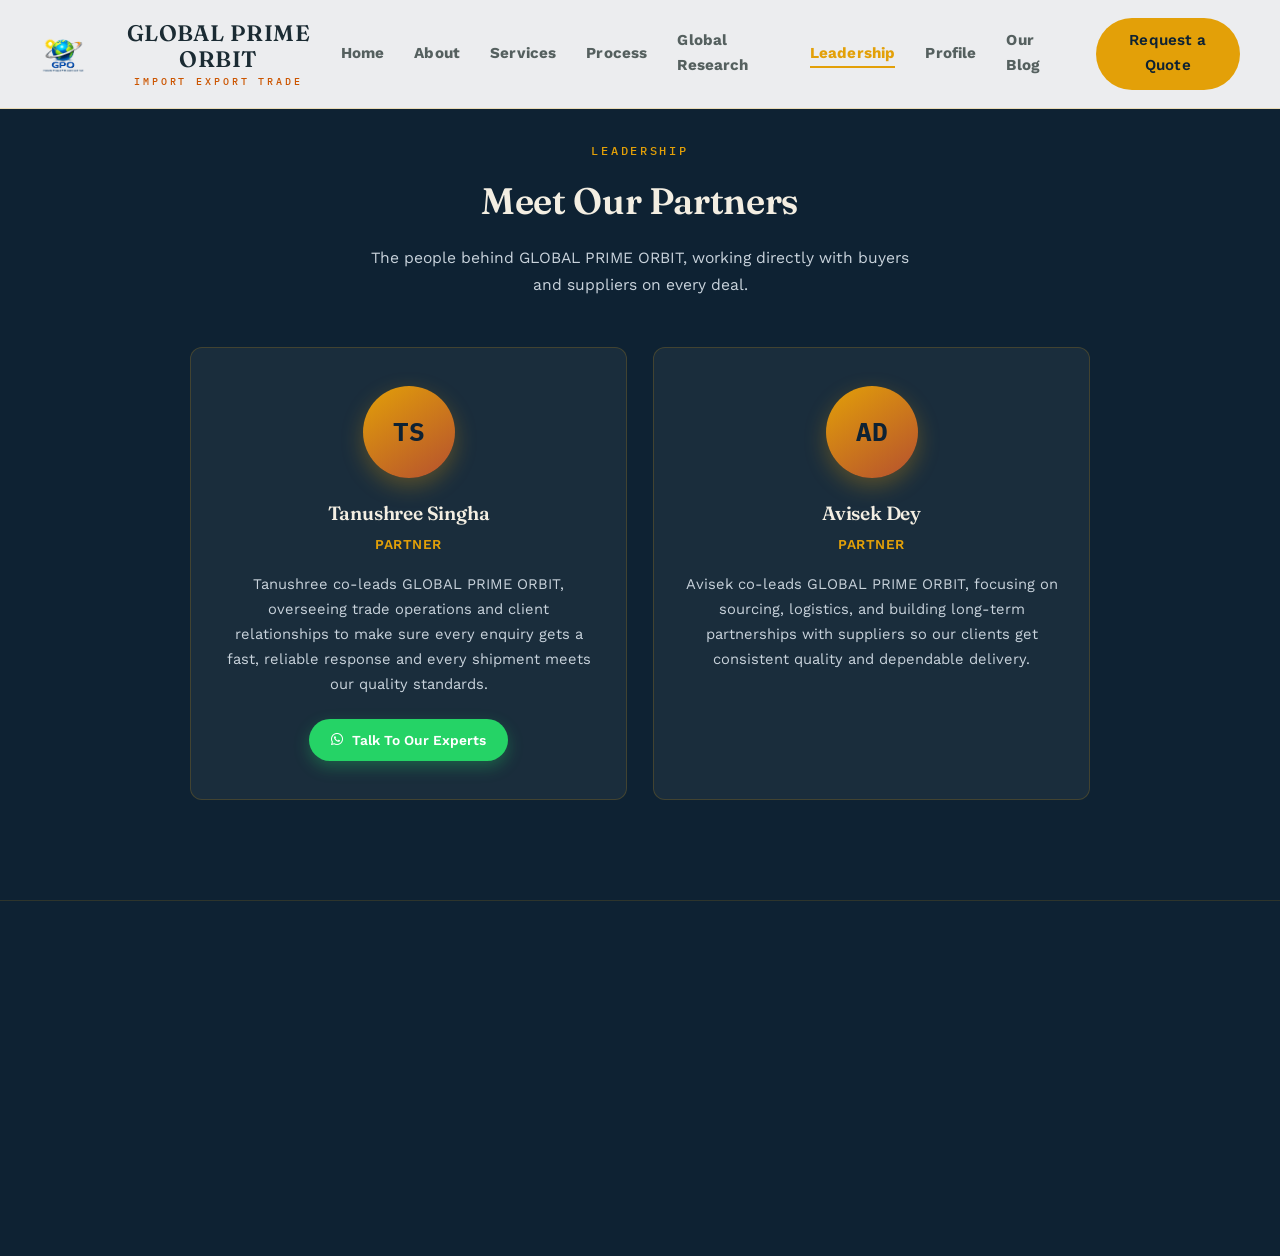
==== leadership.html @ 1cc91bcc "6 files updated" ====
<!DOCTYPE html>
<html lang="en">
<head>
  <meta charset="UTF-8">
  <meta name="viewport" content="width=device-width, initial-scale=1.0">
  <meta name="color-scheme" content="dark">
  <title>Leadership | GLOBAL PRIME ORBIT</title>
  <meta name="description" content="Meet the leadership of GLOBAL PRIME ORBIT, a B2B import-export and wholesale trading company based in Asansol, West Bengal, India.">
  <meta name="robots" content="index, follow">
  <link href="https://fonts.googleapis.com/css2?family=Fraunces:ital,opsz,wght@0,9..144,400;0,9..144,500;0,9..144,600;0,9..144,700;1,9..144,500&family=Work+Sans:wght@400;500;600;700&family=IBM+Plex+Mono:wght@400;500&display=swap" rel="stylesheet">
  <link rel="stylesheet" href="style.css">
  <link rel="stylesheet" href="https://cdnjs.cloudflare.com/ajax/libs/font-awesome/6.4.0/css/all.min.css">
</head>
<body>

  <!-- Header -->
  <header>
    <div class="logo-group">
      <a href="index.html" style="display:flex;align-items:center;gap:10px;text-decoration:none;">
        <img src="images/logo.jpeg" alt="GLOBAL PRIME ORBIT logo" class="site-logo-img" width="46" height="46" decoding="async">
        <div class="logo-text">
          <span class="logo">GLOBAL PRIME ORBIT</span>
          <span class="logo-subtitle">IMPORT EXPORT TRADE</span>
        </div>
      </a>
    </div>
    <nav>
      <button class="menu-toggle-btn" id="dotsMenuBtn" aria-label="Open menu" aria-expanded="false">
        <span class="bar"></span><span class="bar"></span><span class="bar"></span>
      </button>
      <ul id="navMenu">
        <li class="nav-close-item">
          <button class="nav-close-btn" id="navCloseBtn" aria-label="Close menu">&times;</button>
        </li>
        <li><a href="index.html#home">Home</a></li>
        <li><a href="index.html#about">About</a></li>
        <li><a href="index.html#services">Services</a></li>
        <li><a href="index.html#export-process">Process</a></li>
        <li><a href="index.html#global-presence">Global Research</a></li>
        <li><a href="leadership.html" class="active">Leadership</a></li>
        <li><a href="profile.html">Profile</a></li>
        <li><a href="index.html#blog">Our Blog</a></li>
        <li class="nav-quote-item"><a href="index.html#contact" class="nav-quote-btn">Request a Quote</a></li>
      </ul>
    </nav>
  </header>

  <main style="padding-top: 40px;">
    <section id="partners" class="reveal-up partners is-visible">
      <div class="partners-container">
        <p class="eyebrow">Leadership</p>
        <h2>Meet Our Partners</h2>
        <p class="partners-intro">The people behind GLOBAL PRIME ORBIT, working directly with buyers and suppliers on every deal.</p>
        <div class="partners-grid">
          <div class="partner-card">
            <div class="partner-avatar">TS</div>
            <h3 class="partner-name">Tanushree Singha</h3>
            <p class="partner-role">Partner</p>
            <p class="partner-bio">Tanushree co-leads GLOBAL PRIME ORBIT, overseeing trade operations and client relationships to make sure every enquiry gets a fast, reliable response and every shipment meets our quality standards.</p>
            <a href="https://wa.me/916296898578" target="_blank" class="partner-contact-btn"><i class="fab fa-whatsapp"></i> Talk To Our Experts</a>
          </div>
          <div class="partner-card">
            <div class="partner-avatar">AD</div>
            <h3 class="partner-name">Avisek Dey</h3>
            <p class="partner-role">Partner</p>
            <p class="partner-bio">Avisek co-leads GLOBAL PRIME ORBIT, focusing on sourcing, logistics, and building long-term partnerships with suppliers so our clients get consistent quality and dependable delivery.</p>
          </div>
        </div>
      </div>
    </section>
  </main>

  <!-- Footer -->
  <footer class="footer">
    <div class="footer-container">
      <div class="footer-top">
        <div class="footer-brand">
          <div class="logo-group footer-logo-group">
            <img src="images/logo.jpeg" alt="GLOBAL PRIME ORBIT logo" class="site-logo-img" width="46" height="46" loading="lazy" decoding="async">
            <div class="logo-text">
              <span class="logo">GLOBAL PRIME ORBIT</span>
              <span class="logo-subtitle">IMPORT EXPORT TRADE</span>
            </div>
          </div>
          <p class="footer-tagline">Products Worldwide with Quality &amp; Trust</p>
          <p class="footer-tagline">Flourishing with Global Trade</p>
        </div>
        <nav class="footer-nav" aria-label="Footer">
          <ul>
            <li><a href="index.html#home">Home</a></li>
            <li><a href="index.html#about">About</a></li>
            <li><a href="index.html#services">Services</a></li>
            <li><a href="index.html#export-process">Process</a></li>
            <li><a href="index.html#global-presence">Global Research</a></li>
            <li><a href="leadership.html">Leadership</a></li>
            <li><a href="profile.html">Profile</a></li>
            <li><a href="index.html#blog">Our Blog</a></li>
            <li><a href="index.html#contact" class="footer-nav-quote">Request a Quote</a></li>
          </ul>
        </nav>
      </div>
      <div class="social-icons">
        <a href="https://www.linkedin.com" target="_blank" class="social linkedin" aria-label="LinkedIn"><i class="fab fa-linkedin-in"></i></a>
        <a href="https://www.facebook.com" target="_blank" class="social facebook" aria-label="Facebook"><i class="fab fa-facebook-f"></i></a>
        <a href="https://www.instagram.com" target="_blank" class="social instagram" aria-label="Instagram"><i class="fab fa-instagram"></i></a>
        <a href="https://www.twitter.com" target="_blank" class="social twitter" aria-label="Twitter / X"><i class="fab fa-twitter"></i></a>
      </div>
      <div class="footer-legal-links">
        <a href="index.html#openPrivacyPolicy">Privacy Policy</a>
        <span class="legal-dot">•</span>
        <a href="index.html#openTerms">Terms &amp; Conditions</a>
        <span class="legal-dot">•</span>
        <a href="index.html#openCookiePolicy">Cookie Policy</a>
        <span class="legal-dot">•</span>
        <a href="mailto:globalprimeorbit09@gmail.com">globalprimeorbit09@gmail.com</a>
      </div>
      <p>© 2026 GLOBAL PRIME ORBIT. All Rights Reserved.</p>
    </div>
  </footer>

  <script>
    (function () {
      const dotsBtn = document.getElementById("dotsMenuBtn");
      const closeBtn = document.getElementById("navCloseBtn");
      const navMenu = document.getElementById("navMenu");
      function closeMenu() {
        navMenu.classList.remove("open");
        dotsBtn.setAttribute("aria-expanded", "false");
      }
      dotsBtn.addEventListener("click", (e) => {
        e.stopPropagation();
        const isOpen = navMenu.classList.toggle("open");
        dotsBtn.setAttribute("aria-expanded", String(isOpen));
      });
      closeBtn.addEventListener("click", (e) => {
        e.stopPropagation();
        closeMenu();
      });
      document.addEventListener("click", (e) => {
        if (navMenu.classList.contains("open") && !navMenu.contains(e.target) && e.target !== dotsBtn) {
          closeMenu();
        }
      });
    })();
  </script>
</body>
</html>
---- style.css ----
/* ==========================================================================
   GLOBAL PRIME ORBIT — Design Tokens
   Palette: deep-orbit ink + warm paper + spice-market saffron & rust + tea green
   Type: Fraunces (display) / Work Sans (body) / IBM Plex Mono (labels & data)
   ========================================================================== */
:root {
  color-scheme: dark;
  --ink:        #0E2233;   /* deep indigo-navy — night sky / trust */
  --ink-soft:   #16324A;
  --ink-2:      #123047;
  --paper:      #F7F2E9;   /* warm ivory — textiles, trade paper */
  --paper-dim:  #EFE7D8;
  --saffron:    #E3A008;   /* spice-market gold accent */
  --saffron-dk: #B87F06;
  --rust:       #B5502F;   /* terracotta / clay / handicraft */
  --tea:        #3D6B5C;   /* tea leaf / cardamom green */
  --text-on-ink:   #F3EEE2;
  --text-on-ink-soft: #C9D3DC;
  --text-on-paper: #1B2B33;
  --text-on-paper-soft: #55605F;

  --font-display: 'Fraunces', Georgia, serif;
  --font-body: 'Work Sans', Arial, sans-serif;
  --font-mono: 'IBM Plex Mono', 'Courier New', monospace;

  --radius-sm: 6px;
  --radius-md: 12px;
  --radius-lg: 20px;

  --shadow-sm: 0 2px 10px rgba(14,34,51,0.10);
  --shadow-md: 0 10px 30px rgba(14,34,51,0.16);
  --shadow-lift: 0 18px 40px rgba(14,34,51,0.22);

  --ease: cubic-bezier(.22,.61,.36,1);
}

@media (prefers-reduced-motion: reduce) {
  * { animation-duration: 0.001ms !important; animation-iteration-count: 1 !important; transition-duration: 0.001ms !important; scroll-behavior: auto !important; }
}

/* ===========================
   Reset & Global Styles
   =========================== */
* { margin: 0; padding: 0; box-sizing: border-box; }
html { scroll-behavior: smooth; }
/* Belt-and-suspenders: on a page this long, any one element overflowing
   its container by even a few px would let the whole page scroll
   sideways on mobile, which is far more jarring than the one element
   itself. This guarantees that can never happen, regardless of cause. */
html, body { overflow-x: hidden; max-width: 100%; }

/* Scroll-reveal: sections start slightly lower and transparent, then ease
   up into place the first time they cross into the viewport - whether
   the user scrolls there naturally or a nav-link click smooth-scrolls
   the page down to them. Runs once per section (see the JS observer). */
.reveal-up {
  opacity: 0;
  transform: translateY(28px);
  transition: opacity 0.55s var(--ease), transform 0.55s var(--ease);
  will-change: opacity, transform;
}
.reveal-up.is-visible {
  opacity: 1;
  transform: translateY(0);
}

/* Scroll reveal is driven entirely by JS (IntersectionObserver toggling
   .is-visible) for every .reveal-up section, including the hero - see the
   reveal script at the bottom of the page. An earlier version used the
   native CSS animation-timeline: view() for browsers that support it, but
   that fights with content-visibility: auto (used below for scroll
   performance on most sections): the browser skips layout for a section
   until it's near the viewport, so it can't compute the section's scroll
   progress correctly and the animation silently never plays. JS-driven
   IntersectionObserver has no such dependency on render state, so it's
   the one mechanism used everywhere - consistent across desktop and
   mobile, and across browsers. */
.hero-load {
  transition-duration: 0.7s;
}

/* ===========================
   Scroll performance
   ---------------------------
   This is a long single-page site (19 sections, ~90 images, 5 videos), so the
   browser was doing layout + paint work for every section on every scroll
   frame, even ones nowhere near the viewport - the main source of scroll lag,
   especially on phones. content-visibility: auto tells the browser to skip
   rendering work for a section until it's about to scroll into view.
   contain-intrinsic-size reserves an estimated height up front so the page
   doesn't jump/jitter as each section "turns on". The first-fold sections
   (video-slideshow, home) are excluded since they're visible immediately.
   =========================== */
#about, #stats, #services, #industries,
#export-process, #quality-assurance, #why-us, #global-presence,
#partners, #testimonials, #blog, #faq, #contact, .footer {
  content-visibility: auto;
  contain-intrinsic-size: 0 900px;
}
/* #products is intentionally left out: it holds the full-screen image
   lightbox (.modal), which is position:fixed. Layout containment from
   content-visibility would change that modal's containing block from the
   viewport to the section, breaking its full-screen positioning. */
body {
  font-family: var(--font-body);
  line-height: 1.65;
  background: var(--ink);
  color: var(--text-on-ink);
  -webkit-font-smoothing: antialiased;
}
h1, h2, h3 { font-family: var(--font-display); letter-spacing: -0.01em; }
a { color: inherit; }
:focus-visible {
  outline: 2px solid var(--saffron);
  outline-offset: 3px;
}

/* Eyebrow labels — small structural device used above every section heading */
.eyebrow {
  font-family: var(--font-mono);
  font-size: 0.78rem;
  letter-spacing: 0.22em;
  text-transform: uppercase;
  color: var(--saffron);
  margin-bottom: 10px;
  font-weight: 500;
}
.faq .eyebrow,
.about .eyebrow { color: var(--rust); }

/* ===========================
   Video Slideshow Section
   =========================== */
.video-slideshow {
  position: relative;
  width: 100%;
  height: 78vh;
  min-height: 480px;
  overflow: hidden;
  background: var(--ink);
  touch-action: pan-y; /* let vertical page scroll pass through while we read horizontal swipes for manual sliding */
  cursor: grab;
}
.video-slideshow:active { cursor: grabbing; }
.video-slides {
  position: absolute;
  inset: 0;
}
.video-slide {
  position: absolute;
  inset: 0;
  width: 100%;
  height: 100%;
  object-fit: cover;
  opacity: 0;
  transform: scale(1.04);
  transition: opacity 1.2s ease-in-out, transform 5s linear;
  z-index: 0;
}
.video-slide.active {
  opacity: 1;
  transform: scale(1);
  z-index: 1;
}
.video-slideshow-overlay {
  position: absolute;
  inset: 0;
  z-index: 2;
  background: linear-gradient(180deg, rgba(14,34,51,0.55) 0%, rgba(14,34,51,0.35) 45%, rgba(14,34,51,0.82) 100%);
}
.video-slideshow-content {
  position: absolute;
  left: 50%;
  bottom: 70px;
  transform: translateX(-50%);
  z-index: 3;
  text-align: center;
  width: 90%;
  max-width: 760px;
}
.video-slideshow-content .eyebrow { color: var(--saffron); }
.video-slideshow-content h2 {
  color: var(--text-on-ink);
  font-size: clamp(1.4rem, 3vw, 2rem);
  font-weight: 600;
  text-shadow: 0 2px 14px rgba(0,0,0,0.4);
  transition: opacity 0.4s var(--ease);
}
.video-slideshow-dots {
  position: absolute;
  bottom: 26px;
  left: 50%;
  transform: translateX(-50%);
  z-index: 3;
  display: flex;
  gap: 10px;
}
.video-dot {
  width: 28px; height: 3px;
  border-radius: 2px;
  background: rgba(247,242,233,0.35);
  border: 1px solid rgba(227,160,8,0.5);
  cursor: pointer;
  padding: 0;
  transition: background 0.25s var(--ease), transform 0.25s var(--ease);
}
.video-dot:hover { transform: scaleY(1.5); }
.video-dot.active {
  background: var(--saffron);
  transform: scaleY(1.5);
}

/* ===========================
   Header
   =========================== */
header {
  position: fixed;
  top: 0; left: 0;
  width: 100%;
  z-index: 2500;
  display: flex;
  justify-content: space-between;
  align-items: center;
  padding: 18px 40px;
  background: rgba(255,255,255,0.92);
  backdrop-filter: blur(14px);
  -webkit-backdrop-filter: blur(14px);
  border-bottom: 1px solid rgba(227,160,8,0.25);
  transition: background 0.3s var(--ease);
}
.logo-group {
  display: flex;
  align-items: center;
  gap: 12px;
}
.site-logo-img {
  width: 46px;
  height: 46px;
  object-fit: contain;
  border-radius: 8px;
  flex-shrink: 0;
}
.logo-text {
  display: flex;
  flex-direction: column;
  align-items: center;
  text-align: center;
  line-height: 1.15;
}
.logo {
  font-family: var(--font-display);
  font-size: 1.4rem;
  font-weight: 600;
  letter-spacing: 0.02em;
  color: var(--text-on-paper);
}
.logo-subtitle {
  font-family: var(--font-mono);
  font-size: 0.6rem;
  font-weight: 500;
  letter-spacing: 0.3em;
  text-transform: uppercase;
  color: #CC5500;
  margin-top: 4px;
}
header nav {
  position: relative;
}
.menu-toggle-btn {
  display: flex;
  flex-direction: column;
  align-items: center;
  justify-content: center;
  gap: 4px;
  background: transparent;
  border: 1px solid rgba(227,160,8,0.3);
  border-radius: 999px;
  padding: 12px 16px;
  cursor: pointer;
  transition: background 0.25s var(--ease), border-color 0.25s var(--ease);
}
.menu-toggle-btn:hover,
.menu-toggle-btn[aria-expanded="true"] {
  background: rgba(227,160,8,0.12);
  border-color: var(--saffron);
}
.menu-toggle-btn .bar {
  width: 18px;
  height: 2px;
  border-radius: 2px;
  background: var(--saffron);
}
header nav ul {
  list-style: none;
  position: absolute;
  top: calc(100% + 12px);
  right: 0;
  display: flex;
  flex-direction: column;
  gap: 0;
  background: rgba(255,255,255,0.98);
  backdrop-filter: blur(14px);
  -webkit-backdrop-filter: blur(14px);
  border: 1px solid rgba(227,160,8,0.25);
  border-radius: var(--radius-md);
  min-width: 220px;
  box-shadow: var(--shadow-md);
  opacity: 0;
  visibility: hidden;
  transform: translateY(-8px);
  transition: opacity 0.25s var(--ease), transform 0.25s var(--ease), visibility 0.25s;
  z-index: 2600;
}
header nav ul.open {
  opacity: 1;
  visibility: visible;
  transform: translateY(0);
}
.nav-close-item {
  display: flex;
  justify-content: flex-end;
  padding: 8px 8px 0;
}
.nav-close-btn {
  background: transparent;
  border: none;
  color: var(--text-on-paper-soft);
  line-height: 1;
  cursor: pointer;
  padding: 6px 10px;
  transition: color 0.25s var(--ease);
}
.nav-close-btn:hover { color: var(--saffron); }
header nav ul li { display: block; }
header nav ul li a {
  display: block;
  padding: 14px 22px;
  border-bottom: 1px solid rgba(227,160,8,0.1);
  text-decoration: none;
  color: var(--text-on-paper-soft);
  font-weight: 700;
  font-size: 0.95rem;
  letter-spacing: 0.01em;
  position: relative;
  transition: color 0.25s var(--ease), background 0.25s var(--ease);
}
header nav ul li:last-child a { border-bottom: none; }
header nav ul li a:hover {
  color: var(--text-on-paper);
  background: rgba(227,160,8,0.08);
}
header nav ul li a:active,
header nav ul li a:focus {
  color: var(--saffron);
}
header nav ul li a.active {
  color: var(--saffron);
  background: rgba(227,160,8,0.06);
}
.nav-quote-item { padding: 12px 16px 16px; }
.nav-quote-btn {
  display: block;
  text-align: center;
  padding: 12px 20px;
  background: var(--saffron);
  color: var(--ink) !important;
  font-weight: 600;
  border-radius: 999px;
  text-decoration: none;
  transition: transform 0.25s var(--ease), background 0.25s var(--ease);
}
.nav-quote-btn:hover {
  background: #F0AE1D;
  transform: translateY(-2px);
  color: var(--ink) !important;
}

/* Laptop / desktop: full nav row, no menu icon */
@media (min-width: 901px) {
  .menu-toggle-btn,
  .nav-close-item { display: none; }
  header nav ul {
    position: static;
    flex-direction: row;
    align-items: center;
    gap: 30px;
    background: transparent;
    backdrop-filter: none;
    -webkit-backdrop-filter: none;
    border: none;
    border-radius: 0;
    min-width: 0;
    box-shadow: none;
    opacity: 1;
    visibility: visible;
    transform: none;
  }
  header nav ul li a {
    padding: 6px 0;
    border-bottom: none;
  }
  header nav ul li a::after {
    content: "";
    display: block;
    width: 0;
    height: 2px;
    background: var(--saffron);
    transition: width 0.25s var(--ease);
  }
  header nav ul li a:hover,
  header nav ul li a.active { background: transparent; }
  header nav ul li a:hover::after,
  header nav ul li a.active::after { width: 100%; }
  .nav-quote-item { padding: 0; margin-left: 6px; }
  .nav-quote-btn { padding: 10px 24px; }
}

/* ===========================
   Home / Hero Section
   =========================== */
.home {
  min-height: 0;
  display: flex;
  justify-content: center;
  align-items: center;
  text-align: center;
  position: relative;
  padding: 130px 20px 60px;
  overflow: hidden;
  color: var(--text-on-ink);
  background-image: linear-gradient(110deg, rgba(32,50,92,1) 11.3%, rgba(9,14,26,1) 99.3%);
}
.hero-content {
  position: relative;
  z-index: 1;
  display: flex;
  flex-direction: column;
  align-items: center;
  /* .hero-content is a flex item/flex container with no width of its own,
     so it was shrinking to fit its content ("auto" width). That leaves the
     containing block for any percentage-width child undefined, and .home-
     search-wrap uses width:60%/90% - browsers resolved that inconsistently
     on mobile, which is what made the Home search bar render wider than
     the identical-looking one in Products (whose container, #productsPage,
     is a plain block div that's always a definite, full-width box). Giving
     hero-content an explicit width fixes that ambiguity for good. */
  width: 100%;
  padding: 0 20px;
}
.logo-container {
  width: 400px;
  margin: 0 auto 12px;
  overflow: hidden;
  position: relative;
  /* Reserves the logo's footprint before the video has loaded, so it
     doesn't appear as a jarring pop-in / layout jump once it does.
     Adjust this ratio if the actual logo isn't roughly square. */
  aspect-ratio: 1 / 1;
}
.logo-static-img,
.logo-video {
  width: 100%;
  height: 100%;
  object-fit: contain;
  background: transparent;
}
.logo-video {
  position: absolute;
  inset: 0;
  opacity: 0;
  transition: opacity 0.4s ease;
}
.logo-video.is-ready { opacity: 1; }
.logo-static-img.is-hidden { opacity: 0; }
.logo-static-img {
  position: relative;
  transition: opacity 0.4s ease;
}
.cosmic-title {
  font-family: var(--font-display);
  font-size: clamp(2.4rem, 5vw, 4rem);
  font-weight: 600;
  color: var(--text-on-ink);
  letter-spacing: -0.01em;
  margin-bottom: 18px;
}
.tagline {
  font-family: var(--font-body);
  font-size: 1.1rem;
  font-weight: 400;
  color: var(--text-on-ink-soft);
  font-style: normal;
  margin: 6px 0;
  max-width: 560px;
}
.cta-btn {
  display: inline-block;
  margin-top: 28px;
  padding: 15px 38px;
  background: var(--saffron);
  color: var(--ink);
  font-weight: 600;
  font-size: 0.98rem;
  letter-spacing: 0.01em;
  border-radius: 999px;
  text-decoration: none;
  transition: transform 0.25s var(--ease), box-shadow 0.25s var(--ease), background 0.25s var(--ease);
  box-shadow: 0 8px 24px rgba(227,160,8,0.28);
}
.cta-btn:hover {
  transform: translateY(-3px);
  background: #F0AE1D;
  box-shadow: 0 14px 34px rgba(227,160,8,0.4);
}

/* Home hero product search */
.home-search-wrap {
  position: relative;
  display: flex;
  align-items: center;
  gap: 12px;
  /* Matches #productSearch's sizing exactly (60%, capped at 460px) so the
     two search bars behave identically at every screen width instead of
     each having their own separate, drifting set of rules. */
  width: 60%;
  max-width: 460px;
  margin: 26px auto 0;
  padding: 13px 22px;
  border: 1px solid rgba(227,160,8,0.4);
  border-radius: 999px;
  background: rgba(247,242,233,0.06);
  transition: border-color 0.25s var(--ease), background 0.25s var(--ease);
}
.home-search-wrap:focus-within {
  border-color: var(--saffron);
  background: rgba(247,242,233,0.1);
}
.home-search-wrap i,
.home-search-wrap .home-search-icon {
  color: var(--saffron);
  font-size: 0.95rem;
  flex-shrink: 0;
}
.home-search-wrap .home-search-icon {
  width: 17px;
  height: 17px;
}
.home-search-wrap input {
  flex: 1;
  min-width: 0;
  background: transparent;
  border: none;
  outline: none;
  color: var(--text-on-ink);
  /* Belt-and-suspenders alongside the color-scheme meta tag: forces the
     actual glyph color so no browser's native/auto-dark form styling can
     silently override it, and strips OS default input chrome that could
     otherwise paint over our custom transparent background. */
  -webkit-text-fill-color: var(--text-on-ink);
  -webkit-appearance: none;
  appearance: none;
  font-family: var(--font-body);
  /* Must stay >= 16px: any smaller and iOS Safari auto-zooms the whole
     viewport on focus, which is what made the search bar look oversized
     and pushed out of the home section on mobile. */
  font-size: 16px;
}
.home-search-wrap input::placeholder {
  color: var(--text-on-ink-soft);
  opacity: 1;
}
.home-search-results {
  max-width: 460px;
  margin: 14px auto 0;
  position: relative;
  z-index: 5;
}

/* Signature element: trade-route strip — auto-scrolling marquee, right to left.
   Two identical .trade-route-set tracks sit side by side; animating the
   parent track from translateX(0) to translateX(-50%) moves exactly one
   set's width, so the loop is seamless. transform-only animation keeps this
   on the compositor thread, so it stays smooth even while the page scrolls. */
.trade-route-heading {
  font-family: var(--font-mono);
  font-size: 0.85rem;
  font-weight: 500;
  letter-spacing: 0.22em;
  text-transform: uppercase;
  color: var(--text-on-ink-soft);
  opacity: 0.85;
  margin: 0 0 20px;
}
.trade-route-marquee {
  margin-top: 40px;
  width: 100%;
  overflow: hidden;
  -webkit-mask-image: linear-gradient(90deg, transparent 0%, #000 6%, #000 94%, transparent 100%);
  mask-image: linear-gradient(90deg, transparent 0%, #000 6%, #000 94%, transparent 100%);
  contain: layout paint;
}
.trade-route-track {
  display: flex;
  width: max-content;
  will-change: transform;
  animation: trade-route-scroll 32s linear infinite;
}
.trade-route-track.marquee-paused { animation-play-state: paused; }
.trade-route-set {
  display: flex;
  align-items: center;
  gap: 22px;
  flex-shrink: 0;
  padding-right: 22px;
  font-family: var(--font-mono);
  font-size: 1.05rem;
  font-weight: 600;
  letter-spacing: 0.1em;
  text-transform: uppercase;
  color: var(--text-on-ink-soft);
  opacity: 0.85;
}
@keyframes trade-route-scroll {
  from { transform: translateX(0); }
  to { transform: translateX(-50%); }
}
.trade-route-set i {
  font-size: 0.85rem;
  color: var(--saffron);
  opacity: 0.8;
}
.route-stop {
  display: inline-flex;
  align-items: center;
  gap: 10px;
}
.flag-icon {
  width: 34px;
  height: 24px;
  object-fit: cover;
  border-radius: 3px;
  box-shadow: 0 0 0 1px rgba(227,160,8,0.35);
  flex-shrink: 0;
}
.flag-icon.flag-emoji {
  width: auto;
  height: auto;
  font-size: 1.4rem;
  line-height: 1;
  box-shadow: none;
  filter: none;
}

/* ===========================
   About Section
   =========================== */
.about {
  background: var(--paper);
  position: relative;
  padding: 100px 20px;
  text-align: center;
}
.about-container {
  position: relative;
  z-index: 1;
  max-width: 1140px;
  margin: 0 auto;
  display: flex;
  align-items: center;
  gap: 56px;
  text-align: left;
}
.about-text {
  flex: 1 1 52%;
  min-width: 0;
}
.about h2 {
  font-size: clamp(1.8rem, 3vw, 2.3rem);
  color: var(--text-on-paper);
  margin-bottom: 26px;
  font-weight: 600;
}
.about p {
  font-size: 1.08rem;
  color: var(--text-on-paper-soft);
  line-height: 1.85;
  font-weight: 400;
  margin-bottom: 16px;
}
.about p strong {
  color: var(--text-on-paper);
  font-weight: 600;
}
.about-whatsapp-btn {
  display: inline-flex;
  align-items: center;
  gap: 9px;
  margin-top: 10px;
  padding: 14px 30px;
  background: #25D366;
  color: #fff;
  font-family: var(--font-body);
  font-weight: 600;
  font-size: 0.95rem;
  border-radius: 999px;
  text-decoration: none;
  box-shadow: 0 8px 22px rgba(37,211,102,0.3);
  transition: transform 0.25s var(--ease), background 0.25s var(--ease), box-shadow 0.25s var(--ease);
}
.about-whatsapp-btn:hover {
  transform: translateY(-3px);
  background: #1EBE5A;
  box-shadow: 0 12px 28px rgba(37,211,102,0.4);
}

/* Product image mosaic */
.about-gallery {
  flex: 1 1 42%;
  min-width: 280px;
  display: grid;
  grid-template-columns: 1fr 1fr;
  grid-template-rows: 150px 150px 150px;
  gap: 14px;
}
.about-gallery-img {
  width: 100%;
  height: 100%;
  object-fit: cover;
  border-radius: var(--radius-md);
  box-shadow: var(--shadow-sm);
}
.about-gallery-img-1 { grid-column: 1 / 2; grid-row: 1 / 3; }
.about-gallery-img-2 { grid-column: 2 / 3; grid-row: 1 / 2; }
.about-gallery-img-3 { grid-column: 2 / 3; grid-row: 2 / 3; }
.about-gallery-img-4 { grid-column: 1 / 2; grid-row: 3 / 4; }
.about-gallery-img-5 { grid-column: 2 / 3; grid-row: 3 / 4; }

@media (max-width: 900px) {
  .about-container {
    flex-direction: column;
    text-align: center;
  }
  .about-text { text-align: center; }
  .about-gallery { width: 100%; max-width: 480px; }
}

/* ===========================
   Services Section
   =========================== */
.services {
  position: relative;
  margin: 0;
  padding: 100px 20px;
  text-align: center;
  overflow: hidden;
  width: 100%;
  /* Same deep navy-blue gradient used on the Home hero, so Services now
     reads as a continuation of that background instead of its own
     photo-grid treatment. */
  background-image: linear-gradient(110deg, rgba(32,50,92,1) 11.3%, rgba(9,14,26,1) 99.3%);
}
/* Old photo-grid background retired in favor of the solid navy gradient
   above; kept in the markup/CSS (just hidden) rather than deleted, in
   case it's wanted again later. */
.services-bg {
  display: none;
}
.image-grid {
  display: grid;
  grid-template-columns: repeat(4, 1fr);
  grid-template-rows: repeat(4, 200px);
  gap: 2px;
  width: 100%; height: 100%;
  filter: saturate(0.7) brightness(0.6);
}
.image-grid img {
  width: 100%;
  height: 100%;
  object-fit: cover;
}
.overlay { display: none; }
.services-container {
  position: relative;
  z-index: 2;
  max-width: 1100px;
  margin: 0 auto;
}
.services h2 {
  font-size: clamp(1.8rem, 3vw, 2.3rem);
  color: var(--text-on-ink);
  margin-bottom: 48px;
  font-weight: 600;
}
.service-grid {
  display: grid;
  grid-template-columns: repeat(auto-fit, minmax(250px, 1fr));
  gap: 22px;
}
.service-card {
  background: rgba(247,242,233,0.06);
  border: 1px solid rgba(227,160,8,0.22);
  border-radius: var(--radius-md);
  padding: 30px 26px;
  text-align: left;
  backdrop-filter: blur(6px);
  transition: transform 0.3s var(--ease), border-color 0.3s var(--ease), background 0.3s var(--ease);
}
.service-card:hover {
  transform: translateY(-6px);
  border-color: var(--saffron);
  background: rgba(247,242,233,0.1);
}
.service-card h3 {
  color: var(--text-on-ink);
  margin-bottom: 12px;
  font-weight: 600;
  font-size: 1.15rem;
}
.service-card p {
  color: var(--text-on-ink-soft);
  font-size: 0.98rem;
  line-height: 1.7;
  margin-bottom: 6px;
}

/* ===========================
   Products Section
   =========================== */
.products {
  background: var(--ink-2);
  padding: 90px 20px 60px;
  text-align: center;
}
#productsPage .products-grid {
  display: grid;
  grid-template-columns: repeat(6, 1fr);
  gap: 14px;
  max-height: calc(100vh - 230px);
  overflow: hidden;
}
#productsPage .products-card {
  background: var(--paper);
  border: 1px solid rgba(0,0,0,0.06);
  border-radius: var(--radius-md);
  padding: 20px 12px 16px;
  text-align: center;
  cursor: pointer;
  position: relative;
  overflow: hidden;
  box-shadow: var(--shadow-sm);
  transition: transform 0.25s var(--ease), box-shadow 0.25s var(--ease), border-color 0.25s var(--ease);
}
#productsPage .products-card::before {
  content: "";
  position: absolute;
  top: 0; left: 0; right: 0;
  height: 3px;
  background: linear-gradient(90deg, var(--saffron), transparent);
  transform: scaleX(0);
  transform-origin: left;
  transition: transform 0.3s var(--ease);
}
#productsPage .products-card:hover {
  transform: translateY(-5px);
  box-shadow: var(--shadow-lift);
  border-color: rgba(227,160,8,0.35);
}
#productsPage .products-card:hover::before { transform: scaleX(1); }
#productsPage .products-view {
  display: none;
  margin-top: 30px;
}
.products-gallery {
  display: grid;
  grid-template-columns: repeat(auto-fill, minmax(210px, 1fr));
  gap: 22px;
  align-items: start;
}
.product-thumb {
  position: relative;
  width: 100%;
  aspect-ratio: 1 / 1;
  border-radius: var(--radius-md);
  overflow: hidden;
  cursor: pointer;
  background: var(--ink);
  box-shadow: var(--shadow-sm);
  transition: transform 0.3s var(--ease), box-shadow 0.3s var(--ease);
}
.product-thumb:hover {
  transform: translateY(-6px);
  box-shadow: 0 16px 32px rgba(227,160,8,0.28);
}
.product-thumb img {
  width: 100%;
  height: 100%;
  object-fit: cover;
  display: block;
  transition: transform 0.5s var(--ease);
}
.product-thumb:hover img { transform: scale(1.12); }
.product-thumb-card {
  display: flex;
  flex-direction: column;
}
.product-thumb-tags {
  position: absolute;
  top: 8px;
  left: 8px;
  z-index: 3;
  display: flex;
  flex-direction: column;
  align-items: flex-start;
  gap: 5px;
}
.product-tag {
  display: inline-flex;
  align-items: center;
  gap: 4px;
  padding: 3px 9px;
  border-radius: 999px;
  font-size: 0.62rem;
  font-weight: 700;
  letter-spacing: 0.02em;
  text-transform: uppercase;
  line-height: 1.4;
  box-shadow: 0 2px 6px rgba(0,0,0,0.25);
  white-space: nowrap;
}
.product-tag-verified {
  background: #1DAA5C;
  color: #fff;
}
.product-tag-verified i { font-size: 0.6rem; }
.product-tag-export {
  background: #05131f;
  color: #fff;
  border: 1px solid rgba(255,255,255,0.15);
}
.product-health-note {
  margin: 10px 2px 0;
  padding: 10px 12px;
  background: rgba(227,160,8,0.08);
  border: 1px solid rgba(227,160,8,0.3);
  border-radius: var(--radius-sm);
  color: var(--text-on-ink-soft);
  font-size: 0.78rem;
  line-height: 1.5;
  text-align: left;
}
.product-thumb-bar {
  display: flex;
  align-items: center;
  gap: 8px;
  margin: 10px 2px 0;
}
.product-thumb-name {
  flex: 1 1 auto;
  min-width: 0;
  text-align: left;
  font-family: var(--font-body);
  font-weight: 600;
  font-size: 0.78rem;
  color: var(--text-on-ink);
  white-space: normal;
  line-height: 1.3;
  word-break: break-word;
}
.product-order-btn {
  flex: 0 0 auto;
  display: inline-flex;
  align-items: center;
  justify-content: center;
  gap: 6px;
  padding: 8px 12px;
  background: #25D366;
  color: #fff;
  border-radius: 999px;
  font-family: var(--font-body);
  font-weight: 600;
  font-size: 0.72rem;
  text-decoration: none;
  white-space: nowrap;
  box-shadow: 0 6px 16px rgba(37,211,102,0.3);
  transition: transform 0.25s var(--ease), box-shadow 0.25s var(--ease), background 0.25s var(--ease);
}
.product-order-btn:hover {
  transform: translateY(-2px);
  background: #1EBE5A;
  box-shadow: 0 10px 22px rgba(37,211,102,0.4);
}
.product-order-btn-modal {
  margin: 0 0 14px;
}
/* Same badges, placed over the larger modal image */
.product-thumb-tags-modal {
  top: 12px;
  left: 12px;
}
.product-health-note-modal {
  margin-top: 12px;
  text-align: left;
}
.product-thumb-caption {
  position: absolute;
  left: 0; right: 0; bottom: 0;
  padding: 22px 10px 10px;
  background: linear-gradient(to top, rgba(5,19,31,0.92) 0%, rgba(5,19,31,0.5) 60%, transparent 100%);
  color: #fff;
  font-weight: 600;
  font-size: 0.82rem;
  font-family: var(--font-body);
  text-align: center;
  line-height: 1.3;
}
#productsPage .back-button {
  margin-top: 24px;
  padding: 12px 26px;
  background: transparent;
  color: var(--saffron);
  font-weight: 600;
  border-radius: 999px;
  cursor: pointer;
  border: 1px solid var(--saffron);
  font-family: var(--font-body);
  transition: background 0.25s var(--ease), color 0.25s var(--ease);
}
#productsPage .back-button:hover {
  background: var(--saffron);
  color: var(--ink);
}
#productsPage .products-title {
  color: var(--text-on-paper);
  font-weight: 600;
  font-size: 1.05rem;
  margin-top: 4px;
}
#productsPage .products-heading {
  font-size: clamp(1.8rem, 3vw, 2.3rem);
  color: var(--text-on-ink);
  text-align: center;
  margin-bottom: 8px;
  font-weight: 600;
}
.eyebrow + #productsPage .products-heading { margin-top: 0; }
#productsPage .products-image {
  width: 64px;
  height: 64px;
  object-fit: contain;
  display: block;
  margin: 0 auto 12px;
  padding: 12px;
  border-radius: 50%;
  background: radial-gradient(circle, rgba(227,160,8,0.12), rgba(227,160,8,0.02) 70%);
  transition: transform 0.3s var(--ease), background 0.3s var(--ease);
}
#productsPage .products-card:hover .products-image {
  transform: scale(1.1);
  background: radial-gradient(circle, rgba(227,160,8,0.24), rgba(227,160,8,0.04) 70%);
}
#productsPage .products-inner-grid {
  display: grid;
  grid-template-columns: repeat(5, 1fr);
  gap: 16px;
  justify-items: center;
  align-items: center;
  padding: 20px 0;
  max-height: calc(100vh - 230px);
  overflow: hidden;
}
#productSearch {
  display: block;
  position: relative;
  z-index: 1;
  margin: 32px auto 20px;
  padding: 13px 22px;
  width: 60%;
  max-width: 460px;
  border: 1px solid rgba(227,160,8,0.4);
  border-radius: 999px;
  /* Must stay >= 16px: below that, iOS Safari zooms the page on focus. */
  font-size: 16px;
  font-family: var(--font-body);
  background: rgba(247,242,233,0.06);
  color: var(--text-on-ink);
  -webkit-text-fill-color: var(--text-on-ink);
  -webkit-appearance: none;
  appearance: none;
  transition: border-color 0.25s var(--ease), background 0.25s var(--ease);
}
#productSearch::placeholder { color: var(--text-on-ink-soft); opacity: 1; }
#productSearch:focus {
  outline: none;
  border-color: var(--saffron);
  background: rgba(247,242,233,0.1);
}
.search-results {
  display: none;
  flex-wrap: wrap;
  justify-content: center;
  gap: 15px;
  max-width: 900px;
  margin: 0 auto 30px;
  padding: 20px;
  background: rgba(247,242,233,0.04);
  border: 1px solid rgba(227,160,8,0.2);
  border-radius: var(--radius-md);
}
.search-results.active { display: flex; }
.search-result-item {
  display: flex;
  flex-direction: column;
  align-items: center;
  cursor: pointer;
  width: 110px;
  transition: transform 0.2s var(--ease);
}
.search-result-item:hover { transform: translateY(-4px); }
.search-result-item img {
  width: 100px;
  height: 100px;
  object-fit: cover;
  border: 1px solid rgba(227,160,8,0.4);
  border-radius: var(--radius-sm);
  margin-bottom: 8px;
  transition: transform 0.25s var(--ease), box-shadow 0.25s var(--ease);
}
.search-result-item img:hover {
  box-shadow: 0 8px 20px rgba(227,160,8,0.35);
}
.search-result-item p {
  color: var(--text-on-ink);
  font-size: 0.85rem;
  font-weight: 500;
  text-align: center;
  margin: 0;
}
.modal {
  position: fixed;
  top:0; left:0;
  width:100%; height:100%;
  background: rgba(14,34,51,0.95);
  display:flex;
  flex-direction:column;
  align-items:center;
  justify-content:center;
  z-index:2000;
}

/* Product slider: the photo shows in full (nothing cropped or covered),
   and the name/description/CTA sit in their own panel directly below it -
   so nothing about the image itself is ever hidden behind text. */
.product-slide {
  position: relative;
  display: flex;
  flex-direction: column;
  width: min(90vw, 640px);
  max-height: 82vh;
  border-radius: var(--radius-md);
  overflow: hidden;
  background: #05131f;
  box-shadow: var(--shadow-md);
}
.modal-content {
  width: 100%;
  max-height: 46vh;
  max-width: none;
  object-fit: contain;
  display: block;
  background: #05131f;
  touch-action: pan-y;
  cursor: grab;
  user-select: none;
  -webkit-user-drag: none;
  opacity: 0;
  transform: scale(1.05);
  transition: opacity 0.5s var(--ease), transform 0.5s var(--ease);
  flex-shrink: 0;
}
/* Starting offset the image transitions in from - which side depends on
   swipe/nav direction, giving next/prev a real "slide" feel instead of a
   plain crossfade. */
.modal-content.slide-from-right { transform: translateX(46px) scale(1.05); }
.modal-content.slide-from-left { transform: translateX(-46px) scale(1.05); }
.modal-content.is-shown { opacity: 1; transform: translateX(0) scale(1); }

.product-slide-info {
  padding: 20px 24px 24px;
  background: var(--ink-2);
  flex: 1 1 auto;
  min-height: 0;
  overflow-y: auto;
  opacity: 0;
  transform: translateY(18px);
  transition: opacity 0.5s var(--ease), transform 0.5s var(--ease);
}
.product-slide-info.is-shown { opacity: 1; transform: translateY(0); }
.product-slide-title {
  font-family: var(--font-display);
  font-size: 1.2rem;
  font-weight: 600;
  color: #fff;
  margin: 0 0 8px;
}
.product-slide-badges {
  display: flex;
  flex-wrap: wrap;
  gap: 6px;
  margin: 0 0 10px;
}
.product-badge {
  display: inline-flex;
  align-items: center;
  padding: 4px 11px;
  border-radius: 999px;
  font-size: 0.66rem;
  font-weight: 700;
  letter-spacing: 0.03em;
  text-transform: uppercase;
  background: rgba(227,160,8,0.18);
  color: var(--saffron);
  border: 1px solid rgba(227,160,8,0.45);
}
.modal-description {
  max-width: 520px;
  margin: 0;
  color: rgba(255,255,255,0.85);
  font-size: 0.88rem;
  line-height: 1.6;
}
.modal-whatsapp-btn {
  display: inline-flex;
  align-items: center;
  gap: 9px;
  margin-top: 14px;
  padding: 11px 26px;
  background: #25D366;
  color: #fff;
  border-radius: 999px;
  font-family: var(--font-body);
  font-weight: 600;
  font-size: 0.92rem;
  text-decoration: none;
  box-shadow: 0 6px 18px rgba(37,211,102,0.35);
  transition: transform 0.25s var(--ease), box-shadow 0.25s var(--ease), background 0.25s var(--ease);
}
.modal-whatsapp-btn i { font-size: 1.05rem; }
.modal-whatsapp-btn:hover {
  transform: translateY(-3px);
  background: #1EBE5A;
  box-shadow: 0 10px 24px rgba(37,211,102,0.45);
}
.modal-swipe-hint {
  margin: 14px 0 0;
  font-size: 0.82rem;
  letter-spacing: 0.03em;
  color: var(--text-on-ink-soft);
  opacity: 0.75;
}
.modal .close {
  position: absolute;
  top: 90px;
  right: 30px;
  font-size: 2rem;
  color: var(--text-on-ink);
  cursor: pointer;
  transition: color 0.25s var(--ease);
}
.modal .close:hover { color: var(--saffron); }

@media (max-width: 1024px) {
  #productsPage .products-grid {
    grid-template-columns: repeat(3, 1fr);
    max-height: none;
    overflow: visible;
  }
  #productsPage .products-inner-grid {
    grid-template-columns: repeat(3, 1fr);
    max-height: none;
    overflow: visible;
  }
}
@media (max-width: 600px) {
  #productsPage .products-grid {
    grid-template-columns: repeat(2, 1fr);
    max-height: none;
    overflow: visible;
  }
  #productsPage .products-inner-grid {
    grid-template-columns: repeat(2, 1fr);
    max-height: none;
    overflow: visible;
  }
  #productsPage .products-image { width: 46px; height: 46px; padding: 8px; }
  #productsPage .products-title { font-size: 0.9rem; }
  #productsPage .products-card { padding: 10px 6px; }
  .products-gallery {
    grid-template-columns: repeat(auto-fill, minmax(105px, 1fr));
    gap: 14px;
  }
  .product-thumb-caption { font-size: 0.72rem; padding: 16px 6px 8px; }
  .product-thumb-bar {
    flex-wrap: wrap;
    justify-content: center;
  }
  .product-thumb-name {
    flex: 1 1 100%;
    order: -1;
    font-size: 0.74rem;
    text-align: center;
  }
  .product-order-btn {
    flex: 1 1 0;
    padding: 7px 8px;
    font-size: 0.68rem;
  }
  #productSearch { width: 90%; }
  .home-search-wrap { width: 90%; }
  .home-search-results { max-width: 90%; }
}

/* ===========================
   FAQ Section
   =========================== */
.faq {
  background: var(--paper);
  padding: 90px 20px;
  text-align: left;
}
.faq-container {
  max-width: 820px;
  margin: 0 auto;
  text-align: center;
}
.faq h2 {
  color: var(--text-on-paper);
  margin-bottom: 40px;
  font-weight: 600;
  font-size: clamp(1.8rem, 3vw, 2.3rem);
}
.faq-item {
  background: #fff;
  border: 1px solid rgba(0,0,0,0.07);
  border-left: 3px solid var(--rust);
  border-radius: var(--radius-sm);
  margin-bottom: 16px;
  text-align: left;
  box-shadow: var(--shadow-sm);
  transition: transform 0.25s var(--ease), box-shadow 0.25s var(--ease);
  overflow: hidden;
}
.faq-item:hover {
  transform: translateX(4px);
  box-shadow: var(--shadow-md);
}
.faq-question {
  width: 100%;
  display: flex;
  align-items: center;
  justify-content: space-between;
  gap: 16px;
  background: none;
  border: none;
  padding: 22px 26px;
  margin: 0;
  cursor: pointer;
  font-family: var(--font-body);
  text-align: left;
}
.faq-question span:first-child {
  color: var(--text-on-paper);
  font-weight: 600;
  font-size: 1.02rem;
}
.faq-toggle-icon {
  flex-shrink: 0;
  display: inline-flex;
  align-items: center;
  justify-content: center;
  width: 26px;
  height: 26px;
  color: var(--saffron);
  font-size: 1.2rem;
  font-weight: 600;
  line-height: 1;
  transition: transform 0.25s var(--ease);
}
.faq-item.open .faq-toggle-icon {
  transform: rotate(45deg);
}
.faq-answer {
  display: grid;
  grid-template-rows: 0fr;
  overflow: hidden;
  transition: grid-template-rows 0.3s var(--ease);
}
.faq-answer p {
  min-height: 0;
  overflow: hidden;
  color: var(--text-on-paper-soft);
  font-weight: 400;
  line-height: 1.7;
  margin: 0;
  padding: 0 26px;
}
.faq-item.open .faq-answer {
  grid-template-rows: 1fr;
}
.faq-item.open .faq-answer p {
  padding: 0 26px 22px;
}
.faq-ask-box {
  margin-top: 32px;
  background: var(--ink);
  border-radius: var(--radius-md);
  padding: 32px 30px;
  text-align: left;
  box-shadow: var(--shadow-sm);
}
.faq-ask-box h3 {
  color: var(--text-on-ink);
  font-size: 1.15rem;
  font-weight: 600;
  margin-bottom: 6px;
  display: flex;
  align-items: center;
  gap: 10px;
}
.faq-ask-box h3 i { color: var(--saffron); }
.faq-ask-box > p {
  color: var(--text-on-ink-soft);
  font-size: 0.92rem;
  margin-bottom: 20px;
}
.faq-ask-form {
  display: flex;
  flex-direction: column;
  gap: 12px;
}
.faq-ask-form input,
.faq-ask-form textarea {
  width: 100%;
  background: rgba(247,242,233,0.06);
  border: 1px solid rgba(227,160,8,0.3);
  border-radius: var(--radius-sm);
  padding: 12px 16px;
  color: var(--text-on-ink);
  font-family: var(--font-body);
  font-size: 0.94rem;
  resize: vertical;
  transition: border-color 0.25s var(--ease), background 0.25s var(--ease);
}
.faq-ask-form input::placeholder,
.faq-ask-form textarea::placeholder { color: var(--text-on-ink-soft); }
.faq-ask-form input:focus,
.faq-ask-form textarea:focus {
  outline: none;
  border-color: var(--saffron);
  background: rgba(247,242,233,0.1);
}
.faq-ask-form button {
  align-self: flex-start;
  display: inline-flex;
  align-items: center;
  gap: 9px;
  padding: 12px 26px;
  background: #25D366;
  color: #fff;
  border: none;
  border-radius: 999px;
  font-family: var(--font-body);
  font-weight: 600;
  font-size: 0.92rem;
  cursor: pointer;
  transition: transform 0.25s var(--ease), background 0.25s var(--ease), box-shadow 0.25s var(--ease);
  box-shadow: 0 6px 18px rgba(37,211,102,0.3);
}
.faq-ask-form button:hover {
  transform: translateY(-3px);
  background: #1EBE5A;
  box-shadow: 0 10px 24px rgba(37,211,102,0.4);
}

/* ===========================
   Why Choose Us Section
   =========================== */
.why-us {
  background: var(--paper);
  color: var(--text-on-ink);
  padding: 100px 20px;
  text-align: center;
}
.why-container {
  max-width: 1100px;
  margin: 0 auto;
}
.why-us h2 {
  color: var(--ink);
  margin-bottom: 48px;
  font-weight: 600;
  font-size: clamp(1.8rem, 3vw, 2.3rem);
}
.why-us .eyebrow {
  color: var(--ink);
}
.why-grid {
  display: grid;
  grid-template-columns: repeat(auto-fit, minmax(220px, 1fr));
  gap: 20px;
}
.why-card {
  background: rgba(247,242,233,0.05);
  border: 1px solid var(--ink);
  border-radius: var(--radius-md);
  padding: 28px 22px;
  text-align: left;
  transition: transform 0.25s var(--ease), border-color 0.25s var(--ease), background 0.25s var(--ease);
}
.why-card:hover {
  transform: translateY(-6px);
  border-color: var(--saffron);
  background: rgba(247,242,233,0.09);
}
.why-card h3 {
  font-size: 1.1rem;
  font-weight: 700;
  margin-bottom: 10px;
  color: #000000;
}
.why-card p {
  color: #000000;
  font-weight: 700;
  font-size: 0.96rem;
  line-height: 1.7;
}

/* ===========================
   Company Statistics (now inline in Home section)
   =========================== */
.home-stats-container {
  margin-top: 36px;
}
.stats-container {
  max-width: 1100px;
  margin: 0 auto;
  display: grid;
  grid-template-columns: repeat(auto-fit, minmax(180px, 1fr));
  gap: 30px;
  text-align: center;
}
.stat-item {
  display: flex;
  flex-direction: column;
  gap: 6px;
}
.stat-number {
  font-family: var(--font-display);
  font-size: clamp(2rem, 4vw, 2.8rem);
  font-weight: 700;
  color: var(--saffron);
}
.stat-label {
  font-family: var(--font-mono);
  font-size: 0.78rem;
  letter-spacing: 0.06em;
  text-transform: uppercase;
  color: var(--text-on-ink-soft);
}

/* ===========================
   Industries We Serve Section
   =========================== */
.industries {
  background: var(--paper);
  padding: 100px 20px;
  text-align: center;
}
.industries-container { max-width: 1100px; margin: 0 auto; }
.industries h2 {
  color: var(--text-on-paper);
  font-weight: 600;
  font-size: clamp(1.8rem, 3vw, 2.3rem);
  margin-bottom: 14px;
}
.industries-intro {
  color: var(--text-on-paper-soft);
  max-width: 560px;
  margin: 0 auto 48px;
  font-size: 0.98rem;
  line-height: 1.7;
}
.industries-grid {
  display: grid;
  grid-template-columns: repeat(auto-fit, minmax(230px, 1fr));
  gap: 22px;
}
.industry-card {
  background: #fff;
  border: 1px solid rgba(0,0,0,0.06);
  border-radius: var(--radius-md);
  padding: 30px 24px;
  text-align: left;
  box-shadow: var(--shadow-sm);
  transition: transform 0.25s var(--ease), box-shadow 0.25s var(--ease);
}
.industry-card:hover {
  transform: translateY(-6px);
  box-shadow: var(--shadow-lift);
}
.industry-card i {
  font-size: 1.6rem;
  color: var(--saffron);
  margin-bottom: 14px;
  display: block;
}
.industry-card h3 {
  font-family: var(--font-display);
  font-size: 1.08rem;
  color: var(--text-on-paper);
  margin-bottom: 8px;
}
.industry-card p {
  font-size: 0.88rem;
  color: var(--text-on-paper-soft);
  line-height: 1.6;
}

/* ===========================
   Export Process Section
   =========================== */
.export-process {
  background: var(--paper);
  padding: 100px 20px;
  text-align: center;
}
.export-process-container { max-width: 1150px; margin: 0 auto; }
.export-process h2 {
  color: var(--text-on-paper);
  font-weight: 600;
  font-size: clamp(1.8rem, 3vw, 2.3rem);
  margin-bottom: 14px;
}
.export-process-intro {
  color: var(--text-on-paper-soft);
  max-width: 560px;
  margin: 0 auto 52px;
  font-size: 0.98rem;
  line-height: 1.7;
}
.process-steps {
  display: grid;
  grid-template-columns: repeat(auto-fit, minmax(170px, 1fr));
  gap: 24px;
}
.process-step {
  background: #fff;
  border: 1px solid rgba(0,0,0,0.06);
  border-radius: var(--radius-md);
  padding: 28px 18px;
  box-shadow: var(--shadow-sm);
  transition: transform 0.25s var(--ease), box-shadow 0.25s var(--ease);
}
.process-step:hover {
  transform: translateY(-6px);
  box-shadow: var(--shadow-lift);
}
.step-number {
  width: 40px; height: 40px;
  margin: 0 auto 14px;
  border-radius: 50%;
  background: linear-gradient(145deg, var(--saffron), var(--rust));
  color: var(--ink);
  font-family: var(--font-mono);
  font-weight: 700;
  font-size: 1.1rem;
  display: flex;
  align-items: center;
  justify-content: center;
}
.process-step h3 {
  font-family: var(--font-display);
  font-size: 1rem;
  color: var(--text-on-paper);
  margin-bottom: 8px;
}
.process-step p {
  font-size: 0.85rem;
  color: var(--text-on-paper-soft);
  line-height: 1.6;
}

/* ===========================
   Quality Assurance Section
   =========================== */
.quality-assurance {
  background: var(--ink);
  padding: 100px 20px;
  text-align: center;
}
.qa-container { max-width: 1100px; margin: 0 auto; }
.quality-assurance h2 {
  color: var(--text-on-ink);
  font-weight: 600;
  font-size: clamp(1.8rem, 3vw, 2.3rem);
  margin-bottom: 14px;
}
.qa-intro {
  color: var(--text-on-ink-soft);
  max-width: 600px;
  margin: 0 auto 48px;
  font-size: 0.98rem;
  line-height: 1.7;
}
.qa-grid {
  display: grid;
  grid-template-columns: repeat(auto-fit, minmax(230px, 1fr));
  gap: 22px;
}
.qa-card {
  background: rgba(247,242,233,0.05);
  border: 1px solid rgba(227,160,8,0.2);
  border-radius: var(--radius-md);
  padding: 28px 22px;
  text-align: left;
  transition: transform 0.25s var(--ease), border-color 0.25s var(--ease), background 0.25s var(--ease);
}
.qa-card:hover {
  transform: translateY(-6px);
  border-color: var(--saffron);
  background: rgba(247,242,233,0.09);
}
.qa-card i {
  font-size: 1.5rem;
  color: var(--saffron);
  margin-bottom: 12px;
  display: block;
}
.qa-card h3 {
  font-size: 1.05rem;
  font-weight: 600;
  color: var(--text-on-ink);
  margin-bottom: 8px;
}
.qa-card p {
  color: var(--text-on-ink-soft);
  font-size: 0.9rem;
  line-height: 1.65;
}

/* ===========================
   Global Presence Section
   =========================== */
.global-presence {
  background: var(--ink);
  padding: 100px 20px;
  text-align: center;
}
.global-presence-container { max-width: 1280px; margin: 0 auto; }
.global-presence h2 {
  color: var(--text-on-ink);
  font-weight: 600;
  font-size: clamp(1.8rem, 3vw, 2.3rem);
  margin-bottom: 14px;
}
.global-presence-intro {
  color: var(--text-on-ink-soft);
  max-width: 560px;
  margin: 0 auto 40px;
  font-size: 0.98rem;
  line-height: 1.7;
}

/* Static 7-across, 2-row grid of country cards (no auto-scroll animation) */
.regions-grid {
  display: grid;
  grid-template-columns: repeat(7, 1fr);
  gap: 20px;
}
.region-card {
  display: flex;
  flex-direction: column;
  align-items: center;
  justify-content: center;
  gap: 14px;
  background: var(--ink-2);
  border: 1px solid rgba(243,238,226,0.08);
  border-radius: var(--radius-md);
  padding: 28px 16px;
  transition: transform 0.2s var(--ease), border-color 0.2s var(--ease);
}
.region-card:hover {
  transform: translateY(-4px);
  border-color: rgba(227,160,8,0.4);
}
.region-card-hq {
  background: rgba(227,160,8,0.06);
  border: 1.5px solid var(--saffron);
}
.region-flag {
  width: 76px;
  height: 50px;
  object-fit: cover;
  border-radius: 6px;
  box-shadow: var(--shadow-sm);
}
.region-name {
  font-size: 0.96rem;
  font-weight: 600;
  color: var(--text-on-ink);
  line-height: 1.3;
}
.region-hq-label {
  font-size: 0.7rem;
  font-weight: 700;
  letter-spacing: 0.12em;
  text-transform: uppercase;
  color: var(--saffron);
  margin-top: -8px;
}

/* ===========================
   Contact Section
   =========================== */
.contact {
  min-height: 100vh;
  position: relative;
  padding: 110px 20px;
  color: var(--text-on-ink);
  text-align: center;
  overflow: hidden;
  /* Same background as the Home section (no more 3D animated background) */
  background-image: linear-gradient(110deg, rgba(32,50,92,1) 11.3%, rgba(9,14,26,1) 99.3%);
}
.contact-content {
  position: relative;
  z-index: 1;
  max-width: 800px;
  margin: 0 auto;
}
.contact-title {
  font-size: clamp(2rem, 3.5vw, 2.6rem);
  color: var(--text-on-ink);
  margin-bottom: 26px;
  font-weight: 600;
}

/* Icon info cards (Registered Office / WhatsApp / Email) */
.contact-info-grid {
  display: flex;
  flex-direction: column;
  gap: 18px;
  margin-bottom: 34px;
  text-align: left;
}
.contact-info-card {
  display: flex;
  align-items: flex-start;
  gap: 18px;
  background: rgba(247,242,233,0.05);
  border: 1px solid rgba(227,160,8,0.18);
  border-radius: var(--radius-md);
  padding: 18px 22px;
}
.contact-icon-badge {
  flex-shrink: 0;
  width: 44px;
  height: 44px;
  display: flex;
  align-items: center;
  justify-content: center;
  border: 1px solid rgba(227,160,8,0.5);
  border-radius: var(--radius-sm);
  color: var(--saffron);
  font-size: 1.1rem;
}
.contact-info-card-body { flex: 1; }
.contact-info-label {
  font-family: var(--font-mono);
  font-size: 0.72rem;
  font-weight: 600;
  letter-spacing: 0.12em;
  text-transform: uppercase;
  color: var(--text-on-ink-soft);
  margin-bottom: 6px;
}
.contact-info-value {
  font-size: 1rem;
  font-weight: 600;
  color: var(--text-on-ink);
  line-height: 1.6;
}
.contact-info-value a {
  color: var(--saffron);
  text-decoration: none;
  font-weight: 500;
  transition: color 0.25s var(--ease);
}
.contact-info-value a:hover { color: #F0AE1D; text-decoration: underline; }

/* Lead Form */
.lead-form-wrap {
  max-width: 640px;
  margin: 0 auto 40px;
  background: #FFFFFF;
  border: 1px solid rgba(227,160,8,0.18);
  border-radius: var(--radius-md);
  padding: 34px 36px;
  text-align: left;
}
.lead-form-title {
  color: #1B2B33;
  font-size: 1.3rem;
  font-weight: 600;
  margin-bottom: 6px;
}
.lead-form-subtitle {
  color: #55605F;
  font-size: 0.9rem;
  margin-bottom: 22px;
}
.lead-form {
  display: flex;
  flex-direction: column;
  gap: 14px;
}
.lead-form-row {
  display: grid;
  grid-template-columns: 1fr 1fr;
  gap: 14px;
}
.lead-form input,
.lead-form select,
.lead-form textarea {
  width: 100%;
  background: #F7F2E9;
  border: 1px solid rgba(227,160,8,0.3);
  border-radius: var(--radius-sm);
  padding: 12px 16px;
  color: #1B2B33;
  font-family: var(--font-body);
  font-size: 0.94rem;
  resize: vertical;
  transition: border-color 0.25s var(--ease), background 0.25s var(--ease);
}
.lead-form select {
  color: #1B2B33;
  appearance: none;
  background-image: url("data:image/svg+xml,%3Csvg xmlns='http://www.w3.org/2000/svg' viewBox='0 0 20 20' fill='%23E3A008'%3E%3Cpath fill-rule='evenodd' d='M5.23 7.21a.75.75 0 011.06.02L10 11.168l3.71-3.938a.75.75 0 111.08 1.04l-4.25 4.5a.75.75 0 01-1.08 0l-4.25-4.5a.75.75 0 01.02-1.06z' clip-rule='evenodd'/%3E%3C/svg%3E");
  background-repeat: no-repeat;
  background-position: right 14px center;
  background-size: 16px;
  padding-right: 40px;
}
.lead-form input::placeholder,
.lead-form textarea::placeholder { color: #55605F; }
.lead-form input:focus,
.lead-form select:focus,
.lead-form textarea:focus {
  outline: none;
  border-color: var(--saffron);
  background-color: #FFFFFF;
}
.lead-form-actions {
  display: flex;
  flex-wrap: wrap;
  gap: 12px;
  margin-top: 4px;
}
.lead-btn {
  display: inline-flex;
  align-items: center;
  gap: 9px;
  padding: 12px 24px;
  border: none;
  border-radius: 999px;
  font-family: var(--font-body);
  font-weight: 600;
  font-size: 0.9rem;
  cursor: pointer;
  transition: transform 0.25s var(--ease), background 0.25s var(--ease), box-shadow 0.25s var(--ease);
}
.lead-btn-whatsapp {
  background: #25D366;
  color: #fff;
  box-shadow: 0 6px 18px rgba(37,211,102,0.3);
}
.lead-btn-whatsapp:hover {
  transform: translateY(-3px);
  background: #1EBE5A;
  box-shadow: 0 10px 24px rgba(37,211,102,0.4);
}
.lead-btn-email {
  background: transparent;
  color: var(--saffron);
  border: 1px solid rgba(227,160,8,0.5);
}
.lead-btn-email:hover {
  transform: translateY(-3px);
  background: rgba(227,160,8,0.1);
  border-color: var(--saffron);
}
.lead-form-note {
  font-size: 0.85rem;
  color: var(--tea);
  min-height: 1.2em;
}

/* ===========================
   Blog Section
   =========================== */
.blog {
  background: var(--paper);
  padding: 100px 20px;
  text-align: center;
}
.blog-container {
  max-width: 1200px;
  margin: 0 auto;
}
.blog h2 {
  color: var(--text-on-paper);
  margin-bottom: 12px;
  font-weight: 600;
  font-size: clamp(1.8rem, 3vw, 2.3rem);
}
.blog-intro {
  color: var(--text-on-paper-soft);
  max-width: 520px;
  margin: 0 auto 44px;
  font-size: 0.98rem;
}
.blog-grid {
  display: grid;
  grid-template-columns: repeat(auto-fit, minmax(260px, 1fr));
  gap: 22px;
}
.blog-card {
  background: #fff;
  border: 1px solid rgba(0,0,0,0.06);
  border-radius: var(--radius-md);
  padding: 28px 26px;
  text-align: left;
  box-shadow: var(--shadow-sm);
  display: flex;
  flex-direction: column;
  transition: transform 0.3s var(--ease), box-shadow 0.3s var(--ease);
}
.blog-card:hover {
  transform: translateY(-6px);
  box-shadow: var(--shadow-md);
}
.blog-card-tag {
  display: inline-block;
  align-self: flex-start;
  background: rgba(227,160,8,0.12);
  color: var(--rust);
  font-size: 0.72rem;
  font-weight: 700;
  letter-spacing: 0.04em;
  text-transform: uppercase;
  padding: 5px 12px;
  border-radius: 999px;
  margin-bottom: 14px;
}
.blog-card h3 {
  color: var(--text-on-paper);
  font-size: 1.08rem;
  font-weight: 600;
  line-height: 1.4;
  margin-bottom: 12px;
}
.blog-card-excerpt {
  color: var(--text-on-paper-soft);
  font-size: 0.92rem;
  line-height: 1.7;
  margin-bottom: 20px;
  flex: 1;
}
.blog-read-more {
  align-self: flex-start;
  display: inline-flex;
  align-items: center;
  gap: 8px;
  background: none;
  border: none;
  color: var(--rust);
  font-family: var(--font-body);
  font-weight: 600;
  font-size: 0.9rem;
  cursor: pointer;
  padding: 0;
  transition: gap 0.25s var(--ease), color 0.25s var(--ease);
}
.blog-read-more:hover { gap: 12px; color: var(--saffron); }
.blog-modal-tag {
  display: inline-block;
  background: rgba(227,160,8,0.12);
  color: var(--rust);
  font-size: 0.72rem;
  font-weight: 700;
  letter-spacing: 0.04em;
  text-transform: uppercase;
  padding: 5px 12px;
  border-radius: 999px;
  margin-bottom: 14px !important;
}

/* ===========================
   Partners Section
   =========================== */
.partners {
  background: var(--ink);
  padding: 100px 20px;
  text-align: center;
}
.partners .eyebrow { color: var(--saffron); }
.partners-container {
  max-width: 900px;
  margin: 0 auto;
}
.partners h2 {
  color: var(--text-on-ink);
  margin-bottom: 14px;
  font-weight: 600;
  font-size: clamp(1.8rem, 3vw, 2.3rem);
}
.partners-intro {
  color: var(--text-on-ink-soft);
  max-width: 560px;
  margin: 0 auto 48px;
  font-size: 0.98rem;
  line-height: 1.7;
}
.partners-grid {
  display: grid;
  grid-template-columns: repeat(auto-fit, minmax(280px, 1fr));
  gap: 26px;
  align-items: stretch;
}
.partner-card {
  background: rgba(247,242,233,0.05);
  border: 1px solid rgba(227,160,8,0.2);
  border-radius: var(--radius-md);
  padding: 38px 30px;
  text-align: center;
  display: flex;
  flex-direction: column;
  align-items: center;
  transition: transform 0.3s var(--ease), box-shadow 0.3s var(--ease), border-color 0.3s var(--ease);
}
.partner-card:hover {
  transform: translateY(-6px);
  border-color: var(--saffron);
  box-shadow: var(--shadow-md);
}
.partner-avatar {
  width: 92px; height: 92px;
  margin: 0 auto 20px;
  border-radius: 50%;
  background: linear-gradient(145deg, var(--saffron), var(--rust));
  color: var(--ink);
  font-family: var(--font-mono);
  font-weight: 700;
  font-size: 1.6rem;
  display: flex;
  align-items: center;
  justify-content: center;
  box-shadow: 0 8px 22px rgba(227,160,8,0.3);
}
.partner-name {
  color: var(--text-on-ink);
  font-size: 1.2rem;
  font-weight: 600;
  margin-bottom: 4px;
}
.partner-role {
  color: var(--saffron);
  font-size: 0.85rem;
  font-weight: 600;
  letter-spacing: 0.04em;
  text-transform: uppercase;
  margin-bottom: 16px;
}
.partner-bio {
  color: var(--text-on-ink-soft);
  font-size: 0.92rem;
  line-height: 1.7;
  margin-bottom: 22px;
}
.partner-contact-btn {
  display: inline-flex;
  align-items: center;
  gap: 9px;
  padding: 10px 22px;
  background: #25D366;
  color: #fff;
  border-radius: 999px;
  font-family: var(--font-body);
  font-weight: 600;
  font-size: 0.86rem;
  text-decoration: none;
  margin-top: auto;
  transition: transform 0.25s var(--ease), background 0.25s var(--ease), box-shadow 0.25s var(--ease);
  box-shadow: 0 6px 16px rgba(37,211,102,0.3);
}
.partner-contact-btn:hover {
  transform: translateY(-3px);
  background: #1EBE5A;
  box-shadow: 0 10px 22px rgba(37,211,102,0.4);
}

/* ===========================
   Profile Section (Partner Bios)
   =========================== */
.profile {
  background: var(--ink);
  padding: 100px 20px;
  text-align: center;
}
.profile .eyebrow { color: var(--saffron); }
.profile-container {
  max-width: 1040px;
  margin: 0 auto;
}
.profile h2 {
  color: var(--text-on-ink);
  margin-bottom: 14px;
  font-weight: 600;
  font-size: clamp(1.8rem, 3vw, 2.3rem);
}
.profile-intro {
  color: var(--text-on-ink-soft);
  max-width: 560px;
  margin: 0 auto 48px;
  font-size: 0.98rem;
  line-height: 1.7;
}
.profile-grid {
  display: grid;
  grid-template-columns: repeat(auto-fit, minmax(340px, 1fr));
  gap: 30px;
  align-items: stretch;
}
.profile-card {
  background: rgba(247,242,233,0.05);
  border: 1px solid rgba(227,160,8,0.2);
  border-radius: var(--radius-md);
  padding: 36px 30px;
  text-align: center;
  display: flex;
  flex-direction: column;
  align-items: center;
  transition: transform 0.3s var(--ease), box-shadow 0.3s var(--ease), border-color 0.3s var(--ease);
}
.profile-card:hover {
  transform: translateY(-6px);
  border-color: var(--saffron);
  box-shadow: var(--shadow-md);
}
.profile-photo {
  width: 130px;
  height: 130px;
  border-radius: 50%;
  object-fit: cover;
  margin-bottom: 20px;
  border: 3px solid rgba(227,160,8,0.35);
  box-shadow: 0 8px 22px rgba(227,160,8,0.3);
}
.profile-name {
  color: var(--text-on-ink);
  font-size: 1.2rem;
  font-weight: 600;
  margin-bottom: 4px;
}
.profile-role {
  color: var(--saffron);
  font-size: 0.85rem;
  font-weight: 600;
  letter-spacing: 0.04em;
  text-transform: uppercase;
  margin-bottom: 16px;
}
.profile-bio {
  color: var(--text-on-ink-soft);
  font-size: 0.92rem;
  line-height: 1.8;
  text-align: left;
}

/* ===========================
   Testimonials Section
   =========================== */
.testimonials {
  background: var(--paper);
  padding: 100px 20px;
  text-align: center;
}
.testimonials-container {
  max-width: 1200px;
  margin: 0 auto;
}
.testimonials h2 {
  color: var(--text-on-paper);
  margin-bottom: 48px;
  font-weight: 600;
  font-size: clamp(1.8rem, 3vw, 2.3rem);
}
.testimonials-track {
  display: grid;
  grid-template-columns: repeat(auto-fit, minmax(260px, 1fr));
  gap: 22px;
}
.testimonial-card {
  background: #fff;
  border: 1px solid rgba(0,0,0,0.06);
  border-top: 3px solid var(--tea);
  border-radius: var(--radius-md);
  padding: 30px 26px;
  text-align: left;
  box-shadow: var(--shadow-sm);
  transition: transform 0.3s var(--ease), box-shadow 0.3s var(--ease);
}
.testimonial-card:hover {
  transform: translateY(-6px);
  box-shadow: var(--shadow-md);
}
.quote-icon {
  color: var(--saffron);
  font-size: 1.3rem;
  opacity: 0.7;
  margin-bottom: 12px;
  display: block;
}
.stars {
  color: var(--saffron);
  letter-spacing: 2px;
  font-size: 0.9rem;
  margin-bottom: 12px;
}
.rating-number {
  color: var(--text-on-paper-soft);
  font-family: var(--font-mono);
  font-weight: 700;
  letter-spacing: normal;
  font-size: 0.78rem;
  margin-left: 6px;
  vertical-align: middle;
}
.testimonial-text {
  color: var(--text-on-paper-soft);
  font-size: 0.98rem;
  line-height: 1.75;
  margin-bottom: 22px;
  min-height: 110px;
}
.testimonial-author {
  display: flex;
  align-items: center;
  gap: 12px;
}
.author-avatar {
  width: 42px; height: 42px;
  flex-shrink: 0;
  border-radius: 50%;
  background: var(--ink);
  color: var(--saffron);
  font-family: var(--font-mono);
  font-weight: 600;
  font-size: 0.8rem;
  display: flex;
  align-items: center;
  justify-content: center;
  overflow: hidden;
}
.author-avatar img {
  width: 100%;
  height: 100%;
  object-fit: cover;
  border-radius: 50%;
}
.author-name {
  font-weight: 600;
  color: var(--text-on-paper);
  font-size: 0.95rem;
}
.author-role {
  color: var(--text-on-paper-soft);
  font-size: 0.82rem;
}

/* ===========================
   Footer Section
   =========================== */
.footer {
  background-color: var(--ink);
  color: var(--text-on-ink-soft);
  text-align: center;
  padding: 34px 10px 24px;
  border-top: 1px solid rgba(227,160,8,0.15);
  font-size: 0.9rem;
}
.footer-container { max-width: 1200px; margin: 0 auto; }
.footer p { margin: 6px 0; font-size: 0.88rem; font-weight: 400; }
.footer a { color: var(--text-on-ink-soft); text-decoration: none; font-weight: 500; transition: color 0.25s var(--ease); }
.footer a:hover { color: var(--saffron); }

/* Footer top: brand block + footer menu */
.footer-top {
  display: flex;
  justify-content: space-between;
  align-items: flex-start;
  flex-wrap: wrap;
  gap: 32px;
  text-align: left;
  margin-bottom: 28px;
  padding-bottom: 26px;
  border-bottom: 1px solid rgba(227,160,8,0.15);
}
.footer-brand { max-width: 360px; }
.footer-logo-group { margin-bottom: 12px; }
.footer-brand .logo,
.footer-brand .logo-subtitle { color: var(--text-on-ink); }
.footer-brand .logo-subtitle { color: var(--saffron); }
.footer-tagline {
  margin: 4px 0;
  font-size: 0.88rem;
  color: var(--text-on-ink-soft);
}

.footer-nav ul {
  list-style: none;
  display: flex;
  flex-wrap: wrap;
  gap: 10px 26px;
  margin: 0;
  padding: 0;
}
.footer-nav a {
  font-size: 0.9rem;
  color: var(--text-on-ink-soft);
}
.footer-nav a:hover { color: var(--saffron); }
.footer-nav-quote { color: var(--saffron); font-weight: 600; }

.social-icons { text-align: center; margin-bottom: 18px; }
.social-icons a {
  display: inline-flex;
  align-items: center;
  justify-content: center;
  width: 38px; height: 38px;
  margin: 0 6px;
  font-size: 16px;
  border-radius: 50%;
  color: #fff;
}

/* Fixed official brand colors */
.social-icons a.linkedin  { background: #0A66C2; }
.social-icons a.facebook  { background: #1877F2; }
.social-icons a.instagram {
  background: radial-gradient(circle at 30% 107%, #fdf497 0%, #fdf497 5%, #fd5949 45%, #d6249f 60%, #285AEB 90%);
}
.social-icons a.twitter   { background: #1DA1F2; }

/* Legal links row */
.footer-legal-links {
  margin: 14px 0 18px;
  font-size: 0.82rem;
  color: var(--text-on-ink-soft);
}
.footer-legal-links a { color: var(--text-on-ink-soft); }
.footer-legal-links a:hover { color: var(--saffron); }
.legal-dot { margin: 0 8px; opacity: 0.5; }

/* Cookie consent banner */
.cookie-banner {
  position: fixed;
  left: 20px; right: 20px; bottom: -200px;
  max-width: 900px;
  max-height: calc(100vh - 40px);
  overflow-y: auto;
  margin: 0 auto;
  background: var(--ink);
  border: 1px solid rgba(227,160,8,0.3);
  border-radius: var(--radius-md);
  box-shadow: var(--shadow-md);
  padding: 20px 48px 20px 24px;
  display: flex;
  flex-wrap: wrap;
  align-items: center;
  justify-content: space-between;
  gap: 16px;
  z-index: 999;
  transition: bottom 0.5s var(--ease);
}
.cookie-banner.show { bottom: 20px; }
.cookie-banner p {
  color: var(--text-on-ink-soft);
  font-size: 0.88rem;
  line-height: 1.6;
  margin: 0;
  flex: 1 1 320px;
}
.cookie-banner a { color: var(--saffron); text-decoration: underline; }
.cookie-banner-actions { display: flex; gap: 10px; flex-shrink: 0; }
.cookie-banner-close {
  position: absolute;
  top: 12px;
  right: 14px;
  background: none;
  border: none;
  color: var(--text-on-ink-soft);
  font-size: 1.4rem;
  line-height: 1;
  cursor: pointer;
  padding: 4px;
  transition: color 0.2s var(--ease);
}
.cookie-banner-close:hover { color: var(--saffron); }
.cookie-btn {
  padding: 10px 20px;
  border-radius: 999px;
  font-family: var(--font-body);
  font-weight: 600;
  font-size: 0.85rem;
  cursor: pointer;
  transition: transform 0.2s var(--ease), background 0.2s var(--ease);
}
.cookie-btn:hover { transform: translateY(-2px); }
.cookie-accept { background: var(--saffron); color: var(--ink); border: none; }
.cookie-accept:hover { background: #F0AE1D; }
.cookie-decline { background: transparent; color: var(--text-on-ink-soft); border: 1px solid rgba(227,160,8,0.35); }
.cookie-decline:hover { border-color: var(--saffron); color: var(--saffron); }

/* Legal modal */
.legal-modal {
  position: fixed;
  inset: 0;
  background: rgba(14,34,51,0.82);
  z-index: 1000;
  display: flex;
  align-items: center;
  justify-content: center;
  padding: 20px;
}
.legal-modal-box {
  background: var(--paper);
  border-radius: var(--radius-lg);
  max-width: 640px;
  width: 100%;
  max-height: 82vh;
  overflow-y: auto;
  padding: 40px 36px;
  position: relative;
  box-shadow: var(--shadow-md);
}
.legal-modal-close {
  position: absolute;
  top: 16px; right: 20px;
  background: none;
  border: none;
  font-size: 1.8rem;
  line-height: 1;
  color: var(--text-on-paper-soft);
  cursor: pointer;
  transition: color 0.2s var(--ease);
}
.legal-modal-close:hover { color: var(--rust); }
.legal-modal-box h2 {
  color: var(--text-on-paper);
  font-size: 1.5rem;
  margin-bottom: 18px;
  font-weight: 600;
}
.legal-modal-body h3 {
  color: var(--text-on-paper);
  font-size: 1.05rem;
  font-weight: 600;
  margin: 20px 0 8px;
}
.legal-modal-body p {
  color: var(--text-on-paper-soft);
  font-size: 0.95rem;
  line-height: 1.75;
  margin-bottom: 6px;
}
.legal-modal-body a { color: var(--rust); }

/* ===========================
   Responsive Media Queries
   =========================== */
@media (max-width: 760px) {
  .partners-grid {
    grid-template-columns: 1fr;
  }
}
@media (max-width: 768px) {
  /* backdrop-filter (blur) is one of the most expensive CSS properties on
     phone GPUs, especially on a fixed header that has to recompute the
     blur on every scroll frame. Swap to a solid near-opaque background
     on mobile - keeps the look, drops the per-frame cost. */
  header, header nav ul, .service-card {
    backdrop-filter: none;
    -webkit-backdrop-filter: none;
  }
  header { background: rgba(255,255,255,0.97); }
  header nav ul { background: rgba(255,255,255,0.99); }
  .service-card { background: rgba(247,242,233,0.14); }

  header { padding: 14px 20px; }
  .cosmic-title { font-size: 2.1rem; }
  .logo-container { width: 260px; }
  .tagline { font-size: 1.02rem; }
  .trade-route-set { font-size: 0.85rem; gap: 16px; }
  .flag-icon { width: 26px; height: 18px; }
  .about, .services, .products, .faq, .why-us, .contact,
  .industries, .export-process, .quality-assurance, .global-presence { padding-top: 70px; padding-bottom: 70px; }
  .regions-grid { grid-template-columns: repeat(4, 1fr); gap: 16px; }
  .region-card { padding: 22px 12px; }
  .region-flag { width: 64px; height: 42px; }
  .home-stats-container { margin-top: 24px; }
  .stats-container { grid-template-columns: repeat(2, 1fr); gap: 24px; }
  .process-steps { grid-template-columns: 1fr; }
  .video-slideshow { height: 60vh; min-height: 380px; }
  .video-slideshow-content { bottom: 56px; }
  .contact-info-value { font-size: 0.98rem; }
  .footer p { font-size: 0.85rem; }
  .footer-top { flex-direction: column; align-items: center; text-align: center; gap: 24px; }
  .footer-brand { max-width: 100%; }
  .footer-logo-group { justify-content: center; }
  .footer-nav ul { justify-content: center; width: 100%; }

  .product-slide { width: 97vw; max-height: 85vh; }
  .modal-content { max-height: 38vh; }
  .product-slide-info { padding: 16px 16px 20px; }
  .modal .close {
    position: static;
    align-self: flex-end;
    margin: 0 14px 10px 0;
  }
}
@media (max-width: 600px) {
  header { padding: 14px 16px; }
}
@media (max-width: 480px) {
  .product-slide { width: 98vw; }
  .product-slide-info { padding: 14px 14px 18px; }
  .logo { font-size: 1.1rem; }
  .logo-subtitle { font-size: 0.52rem; letter-spacing: 0.24em; }
  .site-logo-img { width: 38px; height: 38px; }
  .cosmic-title { font-size: 1.7rem; }
  .logo-container { width: 220px; }
  .tagline { font-size: 0.96rem; }
  .cta-btn { padding: 12px 26px; font-size: 0.9rem; }
  .trade-route-heading { font-size: 0.68rem; letter-spacing: 0.16em; }
  .trade-route-set { font-size: 0.72rem; gap: 10px; }
  .flag-icon { width: 22px; height: 15px; }
  .trade-route-track { animation-duration: 22s; }
  .regions-grid { grid-template-columns: repeat(2, 1fr); gap: 14px; }
  .region-card { padding: 20px 10px; }
  .region-flag { width: 58px; height: 38px; }
  .region-name { font-size: 0.88rem; }
  .service-card { padding: 22px 18px; }
  .contact-info-card { padding: 16px 18px; gap: 14px; }
  .lead-form-wrap { padding: 26px 20px; }
  .lead-form-row { grid-template-columns: 1fr; }
  .lead-form-actions { flex-direction: column; }
  .lead-btn { width: 100%; justify-content: center; }
  .footer p { font-size: 0.8rem; }
  .testimonials { padding-top: 70px; padding-bottom: 70px; }
  .partners { padding-top: 70px; padding-bottom: 70px; }
  .partner-card { padding: 30px 22px; }
  .profile { padding-top: 70px; padding-bottom: 70px; }
  .profile-card { padding: 28px 20px; }
  .blog { padding-top: 70px; padding-bottom: 70px; }
  .testimonial-text { min-height: 0; }
  .cookie-banner { left: 12px; right: 12px; padding: 16px 40px 16px 16px; flex-direction: column; align-items: flex-start; gap: 12px; }
  .cookie-banner p { flex: none; font-size: 0.84rem; }
  .cookie-banner-actions { width: 100%; }
  .cookie-btn { flex: 1; }
  .legal-modal-box { padding: 30px 22px; }
}

/* ============================================
   Floating Special Offer Badge (fixed, all pages/sections)
   ============================================ */
.floating-offer-wrap {
  position: fixed;
  left: 16px;
  top: 50%;
  transform: translateY(-50%);
  z-index: 9999;
  width: 180px;
  height: 180px;
}

.floating-offer {
  position: relative;
  display: block;
  width: 100%;
  height: 100%;
  border-radius: 50%;
  cursor: pointer;
  animation: floatingOfferFloat 3s ease-in-out infinite,
             floatingOfferGlow 1.4s ease-in-out infinite;
  will-change: transform, filter;
}

.floating-offer-img {
  width: 100%;
  height: 100%;
  object-fit: contain;
  border-radius: 50%;
  display: block;
}

/* Manual "cut" button - lets the visitor remove the floating offer themselves */
.floating-offer-close {
  position: absolute;
  top: -6px;
  right: -6px;
  width: 22px;
  height: 22px;
  border-radius: 50%;
  background: var(--ink);
  color: var(--text-on-ink, #fff);
  border: 1px solid rgba(255,255,255,0.3);
  font-size: 15px;
  line-height: 1;
  display: flex;
  align-items: center;
  justify-content: center;
  cursor: pointer;
  z-index: 10000;
  padding: 0;
  box-shadow: 0 2px 8px rgba(0,0,0,0.4);
  transition: background 0.2s var(--ease), transform 0.2s var(--ease);
}
.floating-offer-close:hover {
  background: var(--rust);
  transform: scale(1.08);
}

@keyframes floatingOfferFloat {
  0%, 100% { transform: translateX(0); }
  50% { transform: translateX(6px); }
}

@keyframes floatingOfferGlow {
  0%, 100% {
    filter: drop-shadow(0 0 4px rgba(255, 140, 0, 0.6))
            drop-shadow(0 0 8px rgba(255, 140, 0, 0.4));
    opacity: 1;
  }
  50% {
    filter: drop-shadow(0 0 16px rgba(255, 140, 0, 1))
            drop-shadow(0 0 28px rgba(255, 140, 0, 0.85));
    opacity: 0.85;
  }
}

@media (max-width: 768px) {
  .floating-offer-wrap {
    width: 84px;
    height: 84px;
    left: 10px;
  }
  .floating-offer-close {
    width: 18px;
    height: 18px;
    font-size: 12px;
  }
  /* The pulsing glow uses an animated drop-shadow filter, which forces the
     browser to re-render the badge's shadow every frame. That cost scales
     with the element's pixel size, so once the badge was made bigger it
     became noticeably heavier on phones (weaker GPUs, more frames dropped)
     and showed up as page-wide scroll/tap lag even though nothing else on
     the page changed. Shrinking the badge already helps, but the filter
     animation is capped further here too: fewer/smaller drop-shadow layers
     and a static glow instead of an animated one, so mobile only pays for
     the lightweight floating motion, not the expensive filter repaint. */
  .floating-offer {
    animation: floatingOfferFloat 3s ease-in-out infinite;
    filter: drop-shadow(0 0 8px rgba(255, 140, 0, 0.75));
  }
}
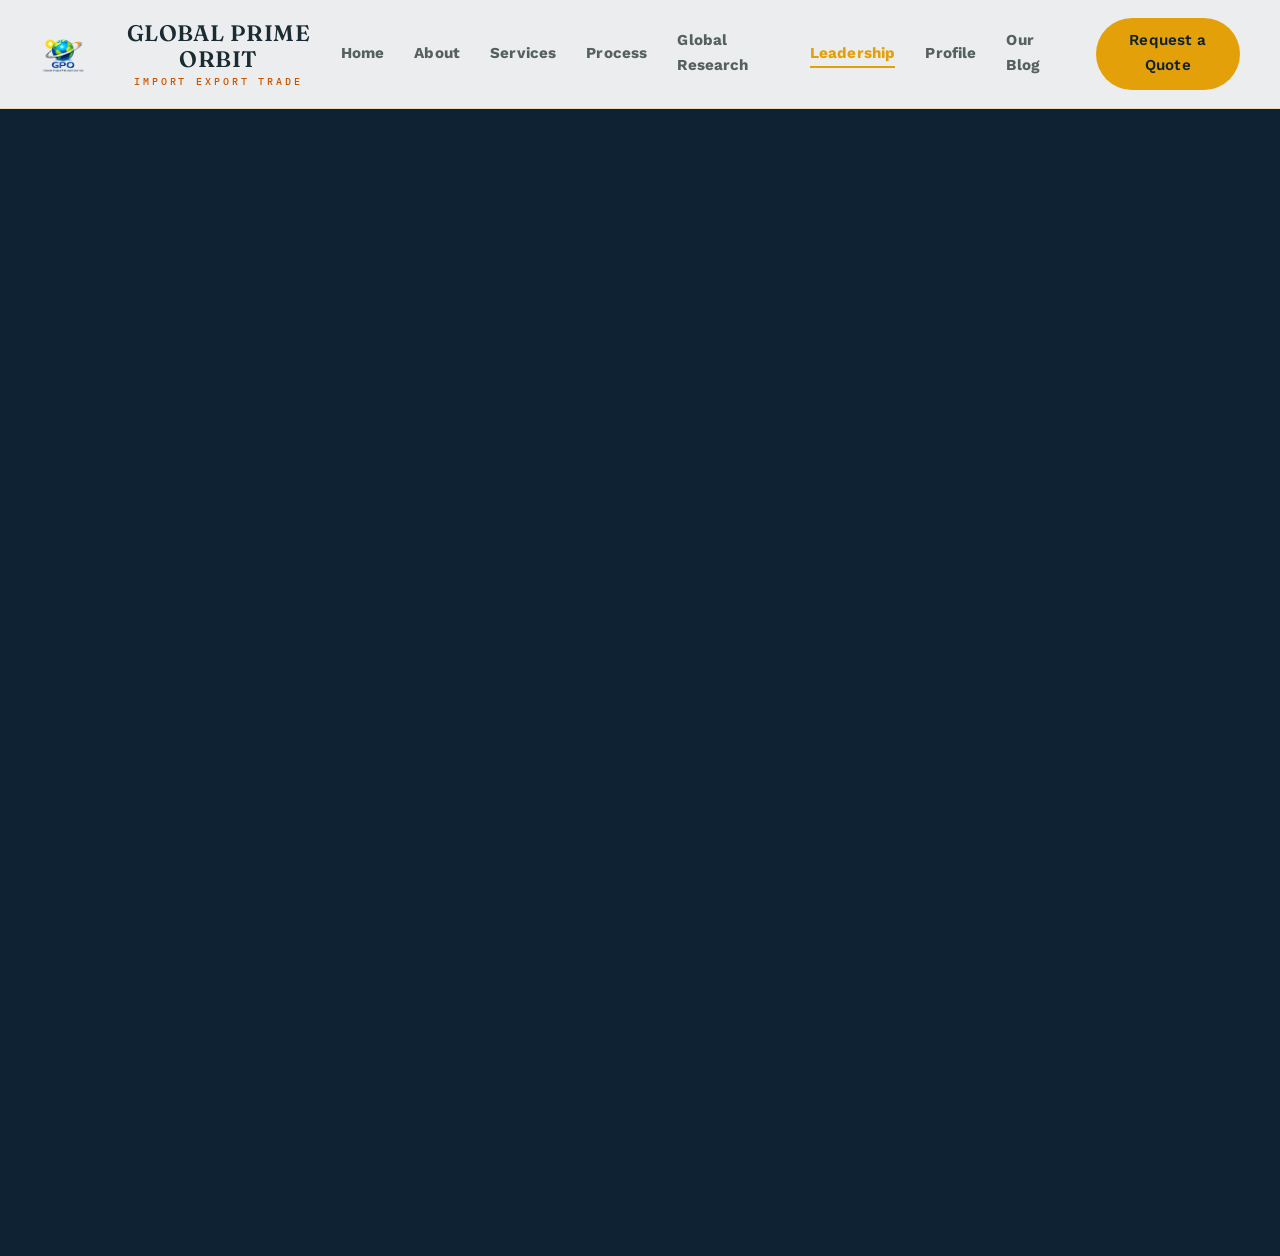
==== commit ce8b9d5e: "5 files updated" ====
--- a/leadership.html
+++ b/leadership.html
@@ -60,7 +60,7 @@
             <a href="https://wa.me/916296898578" target="_blank" class="partner-contact-btn"><i class="fab fa-whatsapp"></i> Talk To Our Experts</a>
           </div>
           <div class="partner-card">
-            <div class="partner-avatar">AD</div>
+            <img src="images/partner2.jpg" alt="Avisek Dey" class="partner-avatar" loading="lazy" decoding="async">
             <h3 class="partner-name">Avisek Dey</h3>
             <p class="partner-role">Partner</p>
             <p class="partner-bio">Avisek co-leads GLOBAL PRIME ORBIT, focusing on sourcing, logistics, and building long-term partnerships with suppliers so our clients get consistent quality and dependable delivery.</p>
--- a/style.css
+++ b/style.css
@@ -831,12 +831,20 @@
   padding: 90px 20px 60px;
   text-align: center;
 }
+/* The panel that holds the main grid / sub grid / gallery while browsing
+   products. It now scrolls naturally with the rest of the page (no fixed
+   height / internal scrollbar), so the other sections are free to move
+   along with it instead of staying pinned in place while you browse. */
+#productsViewport {
+  scroll-behavior: smooth;
+  padding: 4px 10px 4px 4px;
+  margin: 0 -10px 0 -4px;
+}
+
 #productsPage .products-grid {
   display: grid;
   grid-template-columns: repeat(6, 1fr);
   gap: 14px;
-  max-height: calc(100vh - 230px);
-  overflow: hidden;
 }
 #productsPage .products-card {
   background: var(--paper);
@@ -1065,8 +1073,6 @@
   justify-items: center;
   align-items: center;
   padding: 20px 0;
-  max-height: calc(100vh - 230px);
-  overflow: hidden;
 }
 #productSearch {
   display: block;
@@ -1162,11 +1168,21 @@
   box-shadow: var(--shadow-md);
 }
 .modal-content {
-  width: 100%;
+  /* width/height are intentionally "auto" (not 100%/fixed): the box must
+     hug the image's own aspect ratio. Forcing width:100% while capping
+     height with max-height made portrait/square photos (e.g. the
+     Mushroom shots) render inside a box wider than the image itself,
+     leaving visible background-colour "gap" on the sides (pillarboxing)
+     and reserving more vertical space than the photo actually needed -
+     which is what pushed the Order Now button below the fold on mobile. */
+  width: auto;
+  height: auto;
+  max-width: 100%;
   max-height: 46vh;
-  max-width: none;
   object-fit: contain;
   display: block;
+  margin: 0 auto;
+  align-self: center;
   background: #05131f;
   touch-action: pan-y;
   cursor: grab;
@@ -1271,25 +1287,17 @@
 @media (max-width: 1024px) {
   #productsPage .products-grid {
     grid-template-columns: repeat(3, 1fr);
-    max-height: none;
-    overflow: visible;
   }
   #productsPage .products-inner-grid {
     grid-template-columns: repeat(3, 1fr);
-    max-height: none;
-    overflow: visible;
   }
 }
 @media (max-width: 600px) {
   #productsPage .products-grid {
     grid-template-columns: repeat(2, 1fr);
-    max-height: none;
-    overflow: visible;
   }
   #productsPage .products-inner-grid {
     grid-template-columns: repeat(2, 1fr);
-    max-height: none;
-    overflow: visible;
   }
   #productsPage .products-image { width: 46px; height: 46px; padding: 8px; }
   #productsPage .products-title { font-size: 0.9rem; }
@@ -2167,6 +2175,12 @@
   justify-content: center;
   box-shadow: 0 8px 22px rgba(227,160,8,0.3);
 }
+/* When the avatar is a real photo (an <img>) instead of text initials,
+   crop it to fill the circle cleanly. */
+img.partner-avatar {
+  object-fit: cover;
+  border: 3px solid rgba(227,160,8,0.35);
+}
 .partner-name {
   color: var(--text-on-ink);
   font-size: 1.2rem;
@@ -2630,8 +2644,8 @@
   .footer-logo-group { justify-content: center; }
   .footer-nav ul { justify-content: center; width: 100%; }
 
-  .product-slide { width: 97vw; max-height: 85vh; }
-  .modal-content { max-height: 38vh; }
+  .product-slide { width: 97vw; max-height: 85vh; max-height: 85dvh; }
+  .modal-content { max-height: 34vh; }
   .product-slide-info { padding: 16px 16px 20px; }
   .modal .close {
     position: static;
@@ -2644,6 +2658,7 @@
 }
 @media (max-width: 480px) {
   .product-slide { width: 98vw; }
+  .modal-content { max-height: 30vh; }
   .product-slide-info { padding: 14px 14px 18px; }
   .logo { font-size: 1.1rem; }
   .logo-subtitle { font-size: 0.52rem; letter-spacing: 0.24em; }
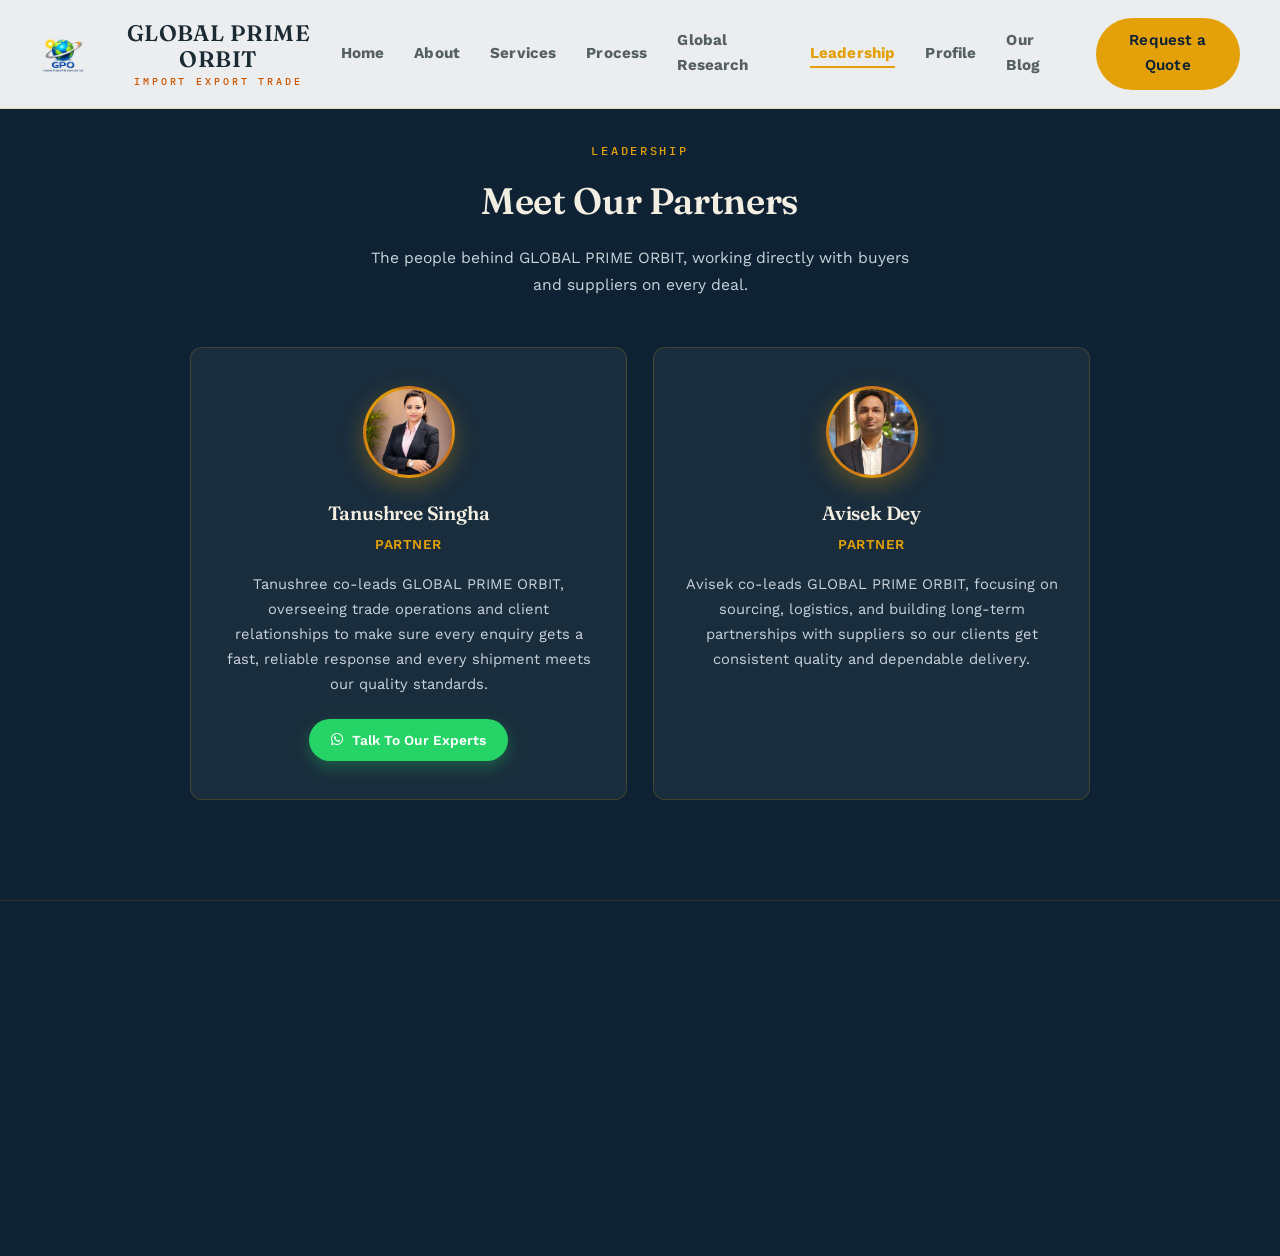
==== commit 048cab18: "6 files updated" ====
--- a/leadership.html
+++ b/leadership.html
@@ -53,7 +53,7 @@
         <p class="partners-intro">The people behind GLOBAL PRIME ORBIT, working directly with buyers and suppliers on every deal.</p>
         <div class="partners-grid">
           <div class="partner-card">
-            <div class="partner-avatar">TS</div>
+            <img src="images/partner1.jpg" alt="Tanushree Singha" class="partner-avatar" loading="lazy" decoding="async">
             <h3 class="partner-name">Tanushree Singha</h3>
             <p class="partner-role">Partner</p>
             <p class="partner-bio">Tanushree co-leads GLOBAL PRIME ORBIT, overseeing trade operations and client relationships to make sure every enquiry gets a fast, reliable response and every shipment meets our quality standards.</p>
--- a/style.css
+++ b/style.css
@@ -1037,6 +1037,11 @@
   background: var(--saffron);
   color: var(--ink);
 }
+#productsPage .back-button-top {
+  margin-top: 0;
+  margin-bottom: 20px;
+  display: inline-block;
+}
 #productsPage .products-title {
   color: var(--text-on-paper);
   font-weight: 600;
